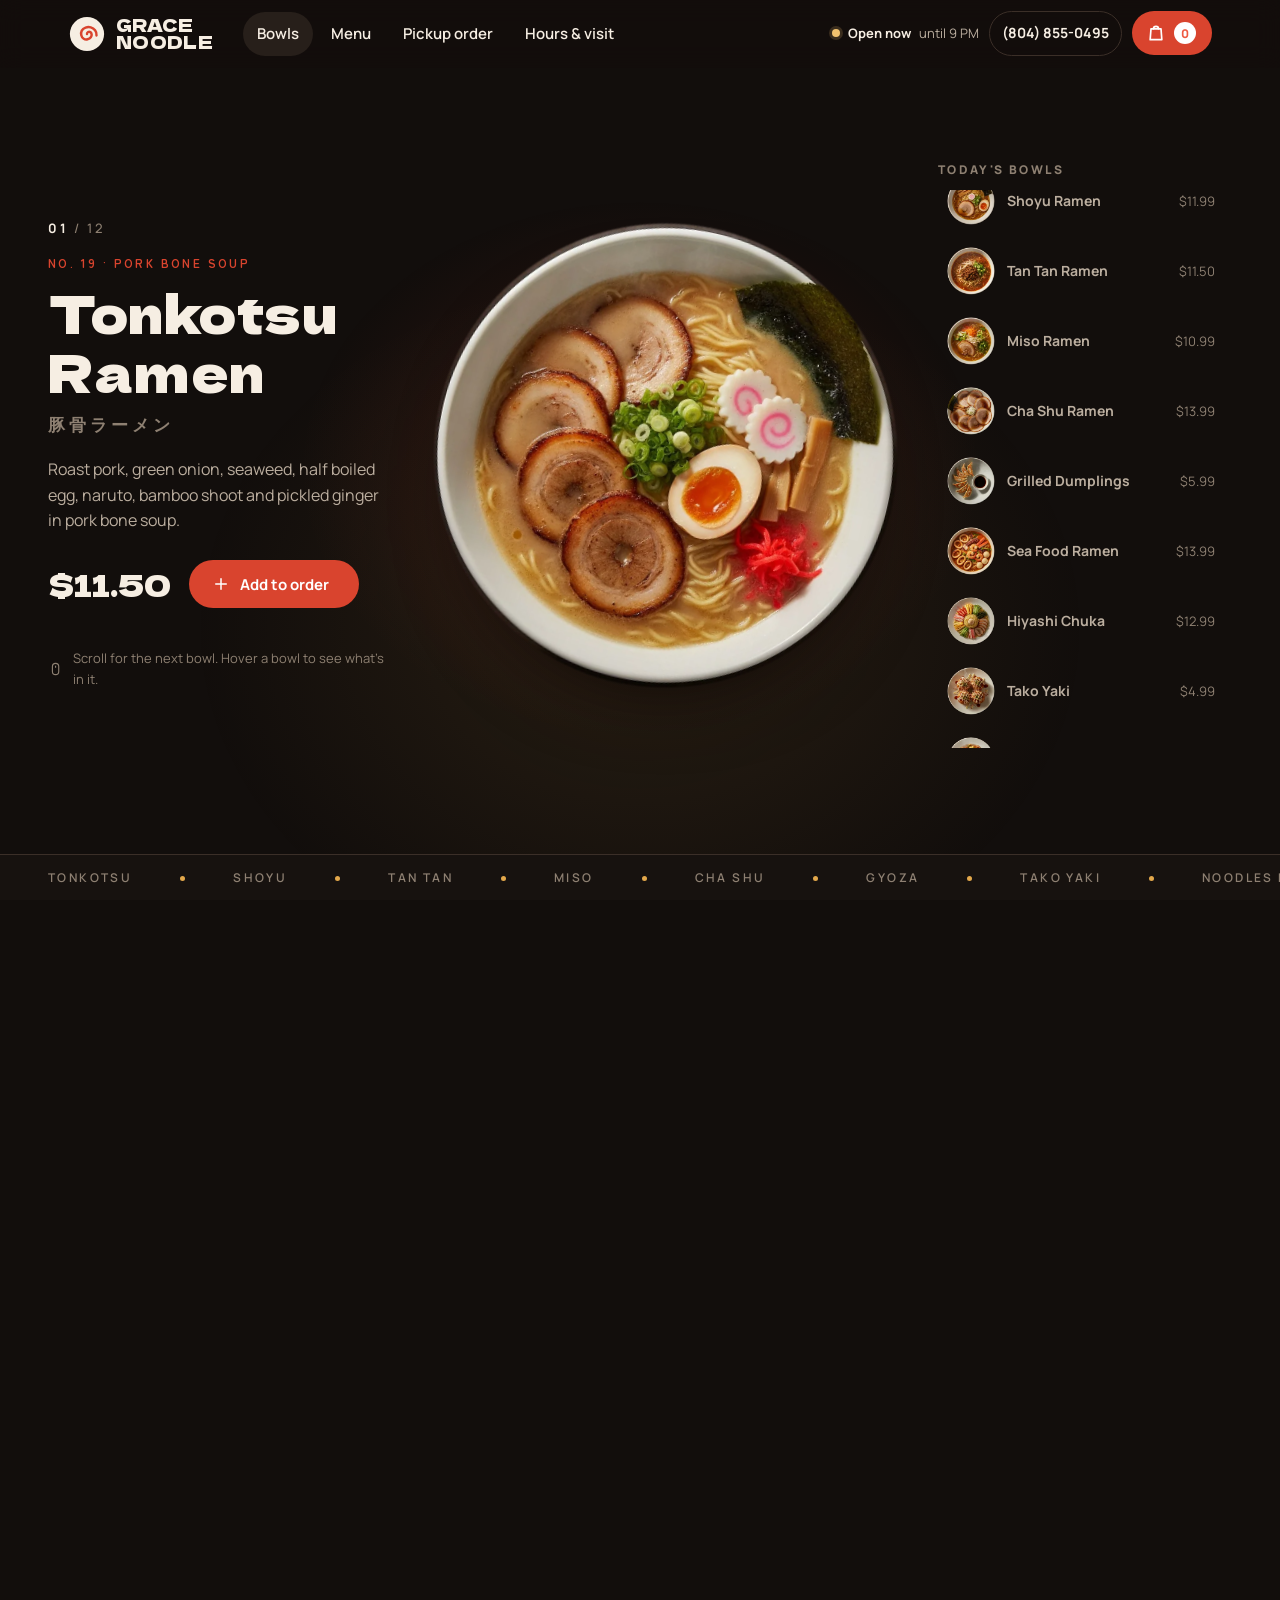
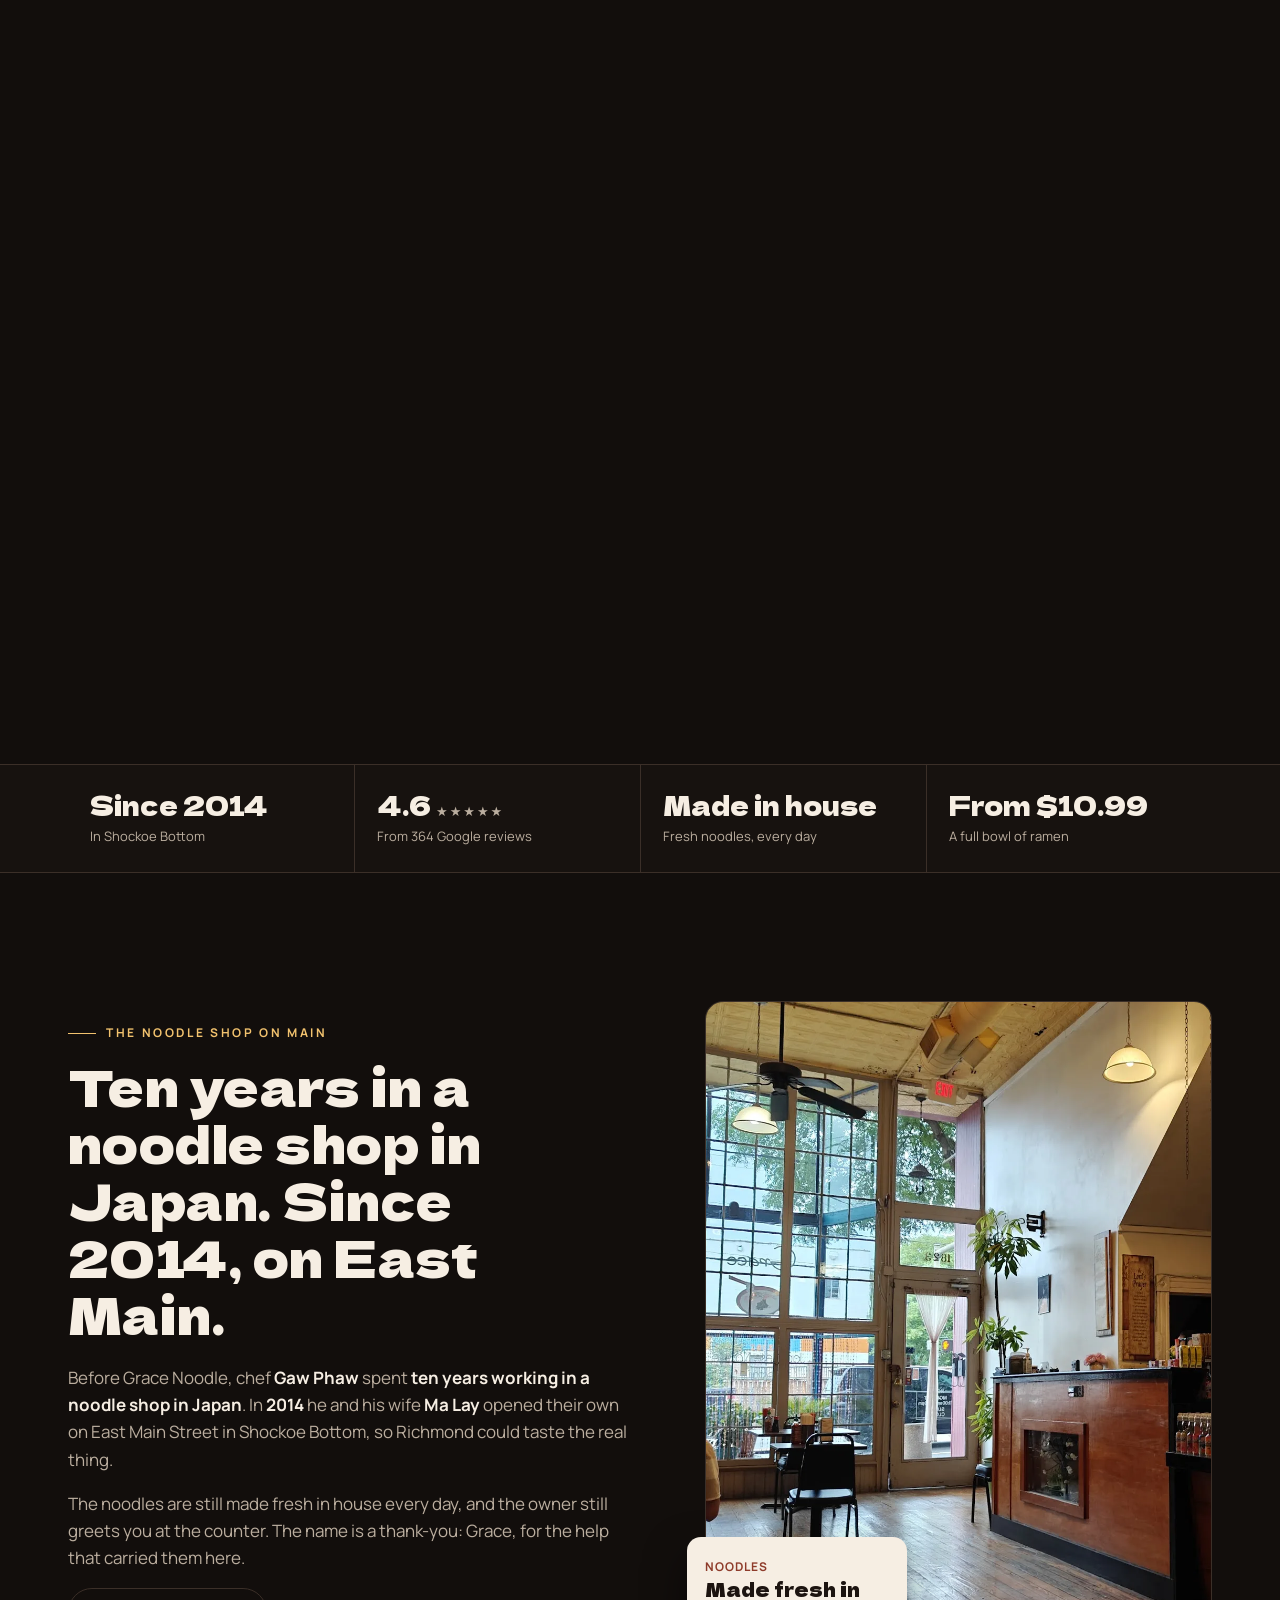
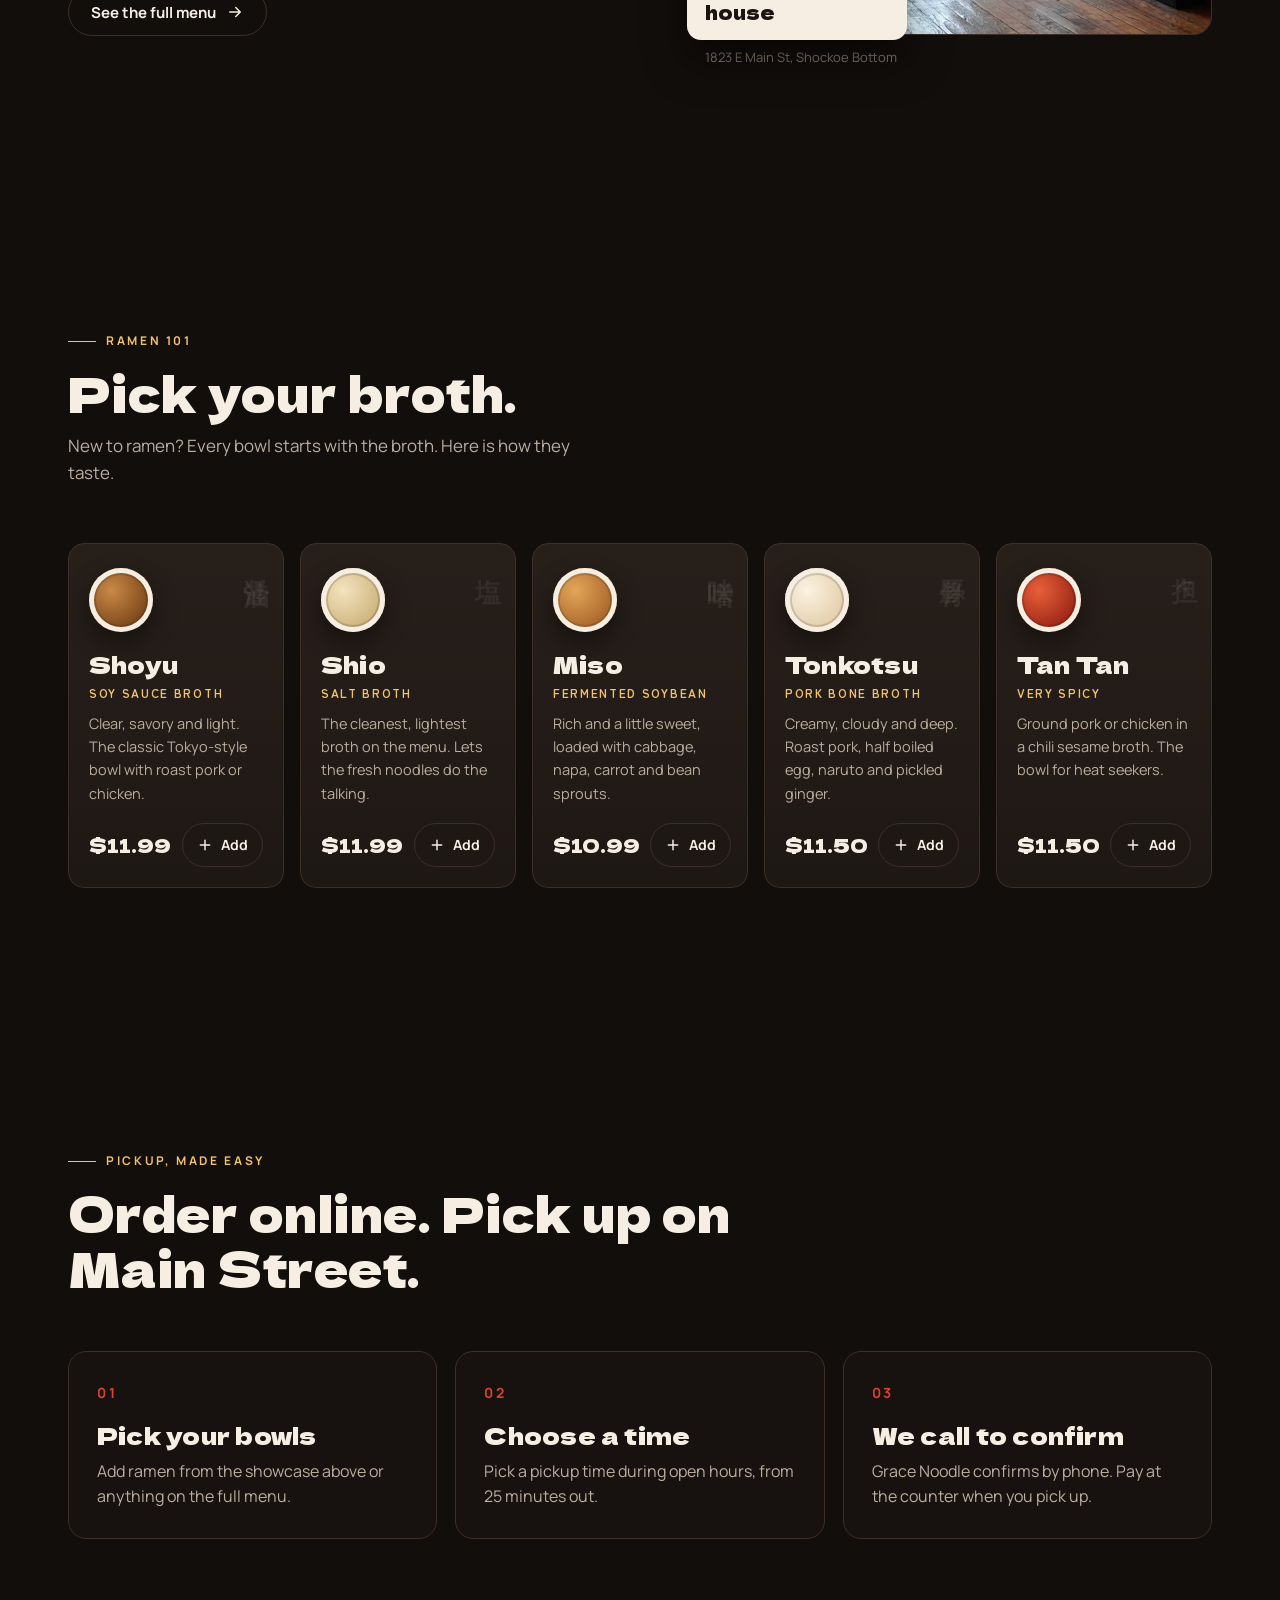
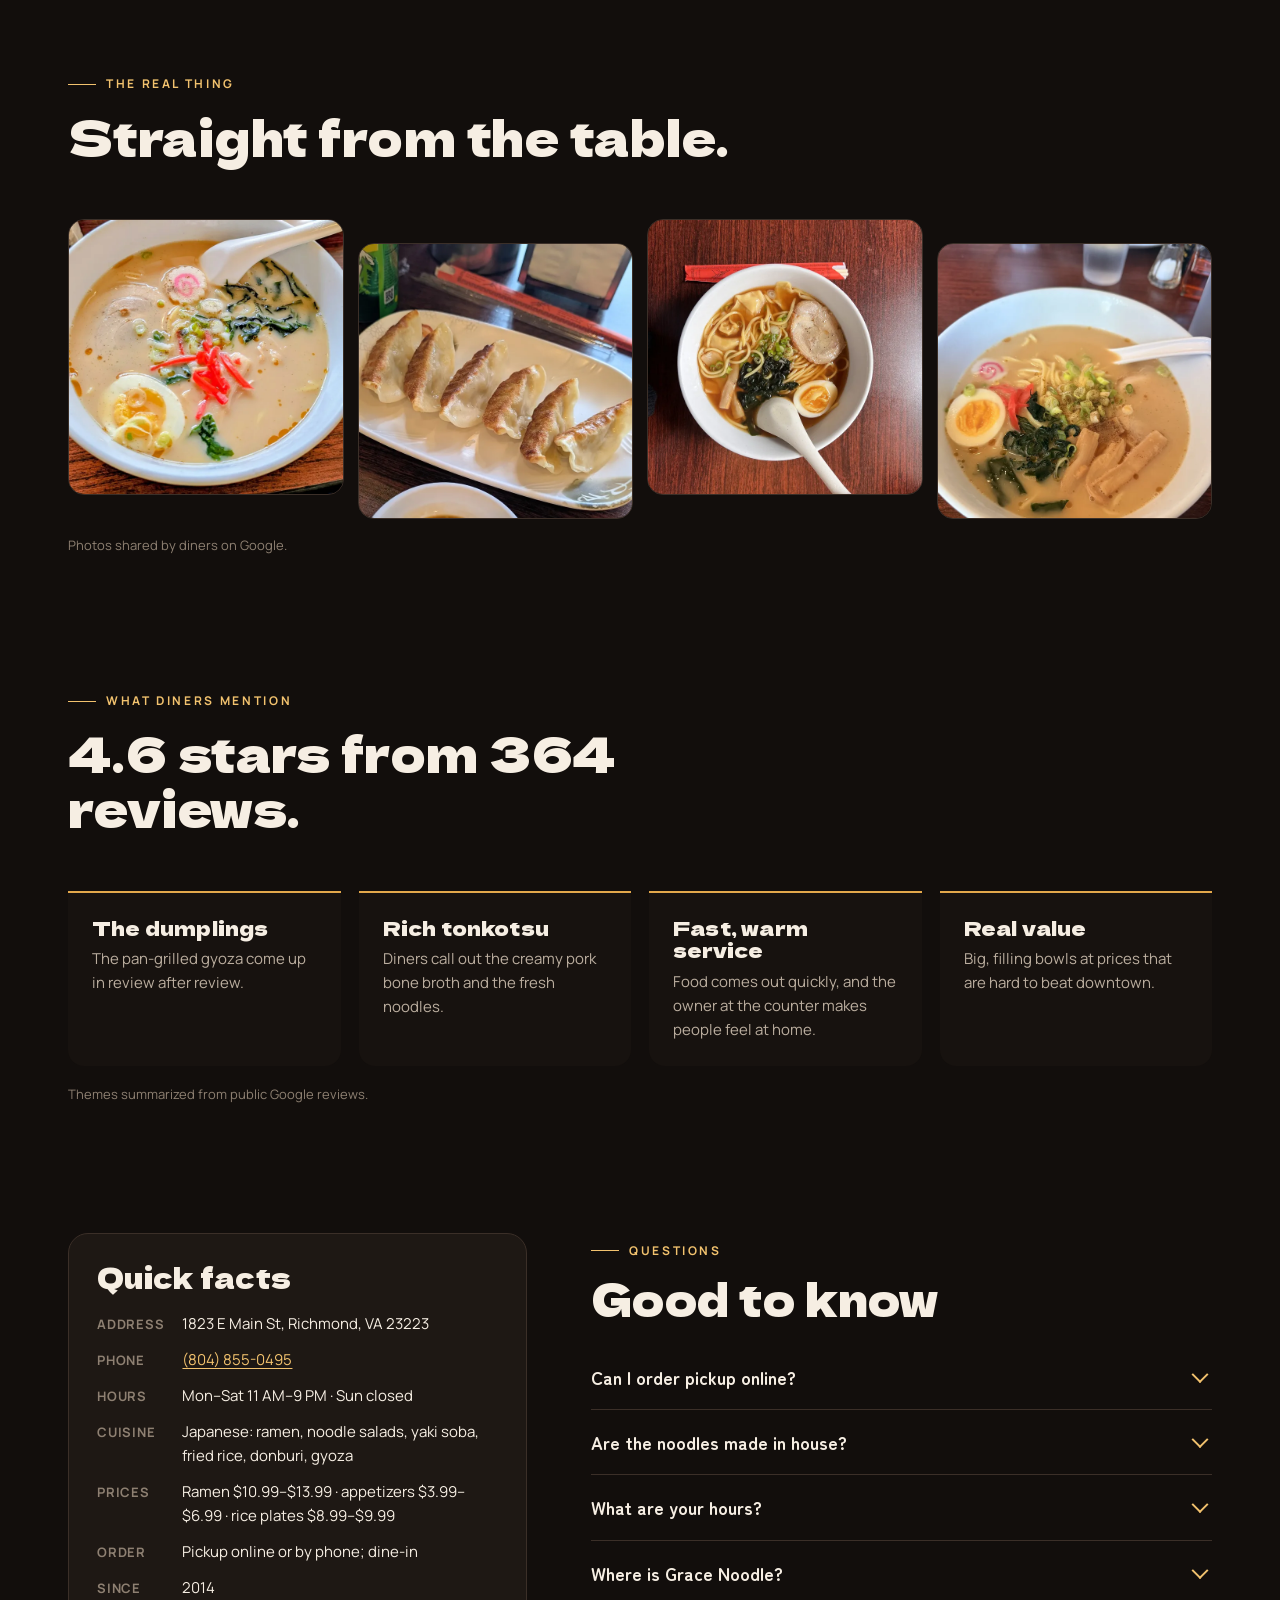
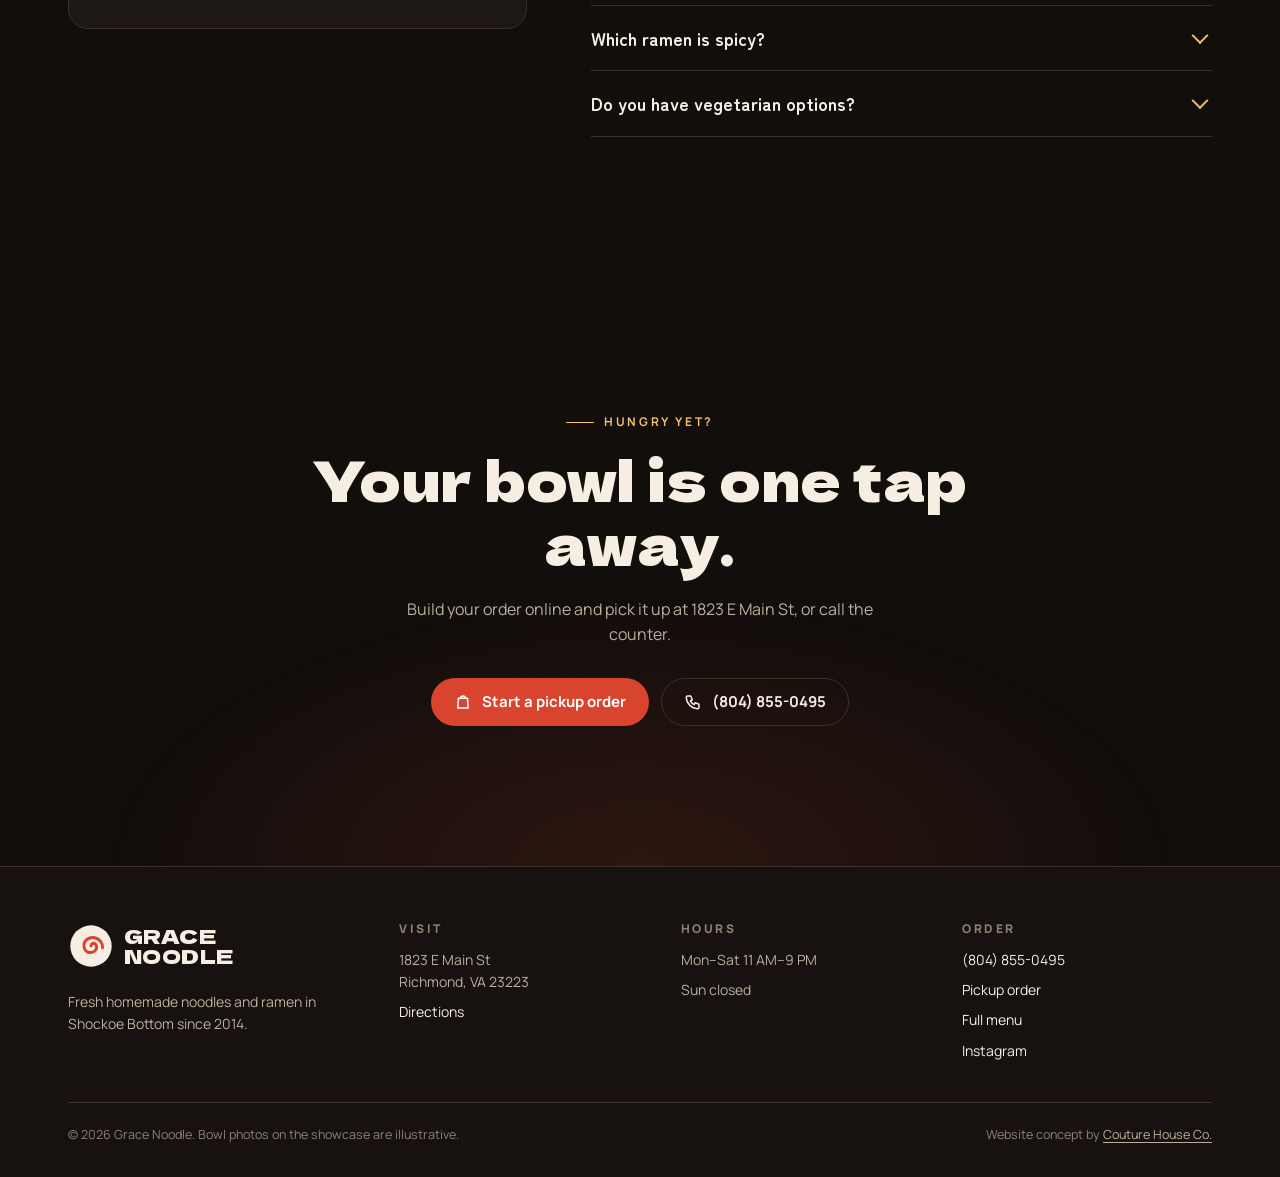
==== index.html @ 8a948ad1 "Initial commit: Grace Noodle spec site with menu, pickup ordering, and Netlify config." ====
<!doctype html>
<html lang="en">
<head>
<meta charset="utf-8">
<meta name="viewport" content="width=device-width, initial-scale=1, viewport-fit=cover">
<title>Grace Noodle | Homemade Ramen in Shockoe Bottom, Richmond VA</title>
<meta name="description" content="Fresh homemade noodles and ramen at 1823 E Main St in Shockoe Bottom since 2014. Tonkotsu, shoyu, miso, gyoza and more. Order pickup online.">
<link rel="canonical" href="https://grace-noodle.netlify.app/">
<meta name="theme-color" content="#120E0C">
<meta property="og:type" content="website">
<meta property="og:site_name" content="Grace Noodle">
<meta property="og:title" content="Grace Noodle | Homemade Ramen in Shockoe Bottom, Richmond VA">
<meta property="og:description" content="Fresh homemade noodles and ramen at 1823 E Main St in Shockoe Bottom since 2014. Tonkotsu, shoyu, miso, gyoza and more. Order pickup online.">
<meta property="og:url" content="https://grace-noodle.netlify.app/">
<meta property="og:image" content="https://grace-noodle.netlify.app/assets/img/grace-noodle-share.jpg">
<meta property="og:image:secure_url" content="https://grace-noodle.netlify.app/assets/img/grace-noodle-share.jpg">
<meta property="og:image:type" content="image/jpeg">
<meta property="og:image:width" content="1200">
<meta property="og:image:height" content="630">
<meta property="og:image:alt" content="Grace Noodle: fresh homemade ramen in Shockoe Bottom, Richmond. Order pickup online.">
<meta name="twitter:card" content="summary_large_image">
<meta name="twitter:title" content="Grace Noodle | Homemade Ramen in Shockoe Bottom, Richmond VA">
<meta name="twitter:description" content="Fresh homemade noodles and ramen at 1823 E Main St in Shockoe Bottom since 2014. Tonkotsu, shoyu, miso, gyoza and more. Order pickup online.">
<meta name="twitter:image" content="https://grace-noodle.netlify.app/assets/img/grace-noodle-share.jpg">
<meta name="twitter:image:alt" content="Grace Noodle: fresh homemade ramen in Shockoe Bottom, Richmond.">
<link rel="icon" href="favicon.svg" type="image/svg+xml">
<link rel="icon" href="favicon-32.png" sizes="32x32" type="image/png">
<link rel="apple-touch-icon" href="apple-touch-icon.png">
<link rel="manifest" href="site.webmanifest">
<link rel="preload" href="assets/fonts/dela-gothic-one-latin-400-normal.woff2" as="font" type="font/woff2" crossorigin>
<link rel="preload" as="image" href="assets/img/plates/tonkotsu-900.webp" imagesrcset="assets/img/plates/tonkotsu-480.webp 480w, assets/img/plates/tonkotsu-900.webp 900w" imagesizes="(max-width: 760px) 80vw, 620px" fetchpriority="high">
<link rel="stylesheet" href="assets/css/fonts.css?v=20261012a">
<link rel="stylesheet" href="assets/css/site.css?v=20261012a">
<script type="application/ld+json">{"@context": "https://schema.org", "@type": "Restaurant", "@id": "https://grace-noodle.netlify.app/#restaurant", "name": "Grace Noodle", "alternateName": "Grace Japanese Noodle and Restaurant", "url": "https://grace-noodle.netlify.app/", "telephone": "+1-804-855-0495", "image": ["https://grace-noodle.netlify.app/assets/img/grace-noodle-share.jpg", "https://grace-noodle.netlify.app/assets/img/grace-noodle-dining-room.webp"], "logo": "https://grace-noodle.netlify.app/assets/img/grace-noodle-logo.svg", "address": {"@type": "PostalAddress", "streetAddress": "1823 E Main St", "addressLocality": "Richmond", "addressRegion": "VA", "postalCode": "23223", "addressCountry": "US"}, "geo": {"@type": "GeoCoordinates", "latitude": 37.5323591, "longitude": -77.4269898}, "servesCuisine": ["Japanese", "Ramen"], "priceRange": "$", "openingHoursSpecification": [{"@type": "OpeningHoursSpecification", "dayOfWeek": ["Monday", "Tuesday", "Wednesday", "Thursday", "Friday", "Saturday"], "opens": "11:00", "closes": "21:00"}], "hasMenu": "https://grace-noodle.netlify.app/menu.html", "sameAs": ["https://www.instagram.com/gracenoodlerva/"], "areaServed": "Richmond, VA", "foundingDate": "2014", "description": "Locally owned ramen shop in Shockoe Bottom, Richmond, with noodles made fresh in house.", "aggregateRating": {"@type": "AggregateRating", "ratingValue": 4.6, "reviewCount": 364, "bestRating": 5}}</script>
<script type="application/ld+json">{"@context": "https://schema.org", "@type": "WebSite", "name": "Grace Noodle", "url": "https://grace-noodle.netlify.app/"}</script>
<script type="application/ld+json">{"@context": "https://schema.org", "@type": "FAQPage", "mainEntity": [{"@type": "Question", "name": "Can I order pickup online?", "acceptedAnswer": {"@type": "Answer", "text": "Yes. Add bowls from the showcase above or anything on the full menu, choose a pickup time and send the order. Grace Noodle calls you to confirm, and you pay at the counter when you pick up."}}, {"@type": "Question", "name": "Are the noodles made in house?", "acceptedAnswer": {"@type": "Answer", "text": "Yes. Grace Noodle has made its noodles fresh in house since it opened in Shockoe Bottom in 2014."}}, {"@type": "Question", "name": "What are your hours?", "acceptedAnswer": {"@type": "Answer", "text": "Monday to Saturday, 11 AM to 9 PM. Closed Sunday."}}, {"@type": "Question", "name": "Where is Grace Noodle?", "acceptedAnswer": {"@type": "Answer", "text": "At 1823 E Main St in Richmond, VA 23223, in Shockoe Bottom, a short walk from the 17th Street Market."}}, {"@type": "Question", "name": "Which ramen is spicy?", "acceptedAnswer": {"@type": "Answer", "text": "Tan Tan Ramen is the hottest bowl on the menu. Kimchi Ramen, Stamina Ramen and Spicy Shrimp Garlic Sauce Ramen also bring heat. Spicy dishes are marked with a chili on the menu."}}, {"@type": "Question", "name": "Do you have vegetarian options?", "acceptedAnswer": {"@type": "Answer", "text": "Yasai Ramen and Yasai Cha Han are made with vegetables, and the Turkey Bacon Roll can be ordered vegan. Ask the counter about broths when you order."}}]}</script>
</head>
<body class="page-home">
<a class="skip" href="#main">Skip to content</a>
<header class="site-header">
  <div class="wrap hdr">
    <a class="brand" href="index.html" aria-label="Grace Noodle, home"><span class="logo"><svg class="naruto" viewBox="0 0 40 40" aria-hidden="true"><circle cx="20" cy="20" r="18" fill="#F6EEE3"/><path d="M20 20c0-2 2-3 3.5-2s2 3.5.5 5.5-5 3-7.5 1.5-3.5-5.5-2-8.5 6-4.5 9.5-3.5 6.5 4.5 6 8.5" fill="none" stroke="#D9442E" stroke-width="2.6" stroke-linecap="round"/></svg><span class="wm">Grace<br>Noodle</span></span></a>
    <nav id="site-nav" class="site-nav" aria-label="Main">
      <a href="index.html#showcase" aria-current="page">Bowls</a>
      <a href="menu.html">Menu</a>
      <a href="order.html">Pickup order</a>
      <a href="visit.html">Hours &amp; visit</a>
    </nav>
    <div class="hdr-right">
      <span class="status" data-open-status></span>
      <a class="hdr-call" href="tel:+18048550495">(804) 855-0495</a>
      <button type="button" class="cart-btn" data-open-cart aria-label="Open your order"><svg viewBox="0 0 24 24" aria-hidden="true"><path d="M6 7h12l1 13H5L6 7z"/><path d="M9 7a3 3 0 0 1 6 0"/></svg><span class="lbl">Order</span><span class="count" data-cart-count hidden>0</span></button>
      <button type="button" class="nav-toggle" aria-expanded="false" aria-controls="site-nav" aria-label="Menu"><span></span></button>
    </div>
  </div>
</header>
<main id="main">

<section class="showcase" id="showcase" aria-labelledby="sc-h" tabindex="-1">
  <div class="sc-sticky">
    <div class="sc-glow" aria-hidden="true"></div>
    <div class="steam" aria-hidden="true"><i></i><i></i><i></i></div>
    <div class="sc-grid">
      <div class="sc-text">
        <h1 id="sc-h" class="sr-only">Grace Noodle, fresh homemade ramen in Shockoe Bottom, Richmond VA</h1>
        <p class="sc-count" aria-hidden="true"><b>01</b> / 12</p>
        <p class="sc-kicker">No. 19 · Pork bone soup</p>
        <h2 class="sc-title">Tonkotsu Ramen</h2>
        <span class="sc-jp" lang="ja">豚骨ラーメン</span>
        <p class="sc-line">Roast pork, green onion, seaweed, half boiled egg, naruto, bamboo shoot and pickled ginger in pork bone soup.</p>
        <ol class="sc-legend" aria-label="What is in this bowl"></ol>
        <div class="sc-buy">
          <span class="sc-price">$11.50</span>
          <button type="button" class="btn btn-lantern sc-add" data-add="N19"><svg viewBox="0 0 24 24" aria-hidden="true"><path d="M12 5v14M5 12h14"/></svg><span class="lab">Add to order</span></button>
        </div>
        <div class="sc-opts" hidden></div>
        <p class="sc-hint"><svg viewBox="0 0 24 24" aria-hidden="true"><rect x="7" y="3" width="10" height="18" rx="5"/><path d="M12 7v3"/></svg>Scroll for the next bowl. Hover a bowl to see what's in it.</p>
      </div>
      <div class="sc-stagewrap"><div class="sc-stage">
        <div class="plate a"><img class="spin" src="assets/img/plates/tonkotsu-900.webp" srcset="assets/img/plates/tonkotsu-480.webp 480w, assets/img/plates/tonkotsu-900.webp 900w" sizes="(max-width: 760px) 80vw, 620px" alt="Tonkotsu Ramen from Grace Noodle, seen from above (illustrative image)" width="900" height="900" fetchpriority="high" decoding="async"><div class="labels"></div></div>
        <div class="plate b" aria-hidden="true"><img class="spin" src="assets/img/plates/shoyu-900.webp" alt="" width="900" height="900" loading="lazy" decoding="async"><div class="labels"></div></div>
      </div></div>
      <div class="sc-side">
        <h2>Today's bowls</h2>
        <ul class="sc-rail"></ul>
      </div>
      <div class="sc-nav">
        <button type="button" class="sc-arrow sc-prev" aria-label="Previous bowl"><svg viewBox="0 0 24 24" aria-hidden="true"><path d="M15 6l-6 6 6 6"/></svg></button>
        <div class="sc-dots"></div><button type="button" class="sc-labels-btn" aria-pressed="false"><svg viewBox="0 0 24 24" aria-hidden="true"><path d="M2 12s3.5-7 10-7 10 7 10 7-3.5 7-10 7S2 12 2 12z"/><circle cx="12" cy="12" r="3"/></svg><span>Show ingredients</span></button>
        <button type="button" class="sc-arrow sc-next" aria-label="Next bowl"><svg viewBox="0 0 24 24" aria-hidden="true"><path d="M9 6l6 6-6 6"/></svg></button>
      </div>
    </div>
    <div class="sc-progress" aria-hidden="true"></div>
    <div class="ticker" aria-hidden="true"><div class="ticker-track"><span>Tonkotsu</span> <span>Shoyu</span> <span>Tan Tan</span> <span>Miso</span> <span>Cha Shu</span> <span>Gyoza</span> <span>Tako Yaki</span> <span>Noodles made in house</span> <span>Since 2014</span> <span>1823 E Main St</span> <span>Tonkotsu</span> <span>Shoyu</span> <span>Tan Tan</span> <span>Miso</span> <span>Cha Shu</span> <span>Gyoza</span> <span>Tako Yaki</span> <span>Noodles made in house</span> <span>Since 2014</span> <span>1823 E Main St</span></div></div>
  </div>
</section>

<section class="trust" aria-label="Grace Noodle at a glance">
  <div class="wrap">
    <ul>
      <li><b>Since 2014</b><span>In Shockoe Bottom</span></li>
      <li><b>4.6 <span class="stars" aria-hidden="true">&#9733;&#9733;&#9733;&#9733;&#9733;</span></b><span>From 364 Google reviews</span></li>
      <li><b>Made in house</b><span>Fresh noodles, every day</span></li>
      <li><b>From $10.99</b><span>A full bowl of ramen</span></li>
    </ul>
  </div>
</section>

<section class="sec" aria-labelledby="story-h">
  <div class="wrap story">
    <div class="story-copy reveal">
      <span class="eyebrow">The noodle shop on Main</span>
      <h2 id="story-h">Ten years in a noodle shop in Japan. Since 2014, on East Main.</h2>
      <p>Before Grace Noodle, chef <strong>Gaw Phaw</strong> spent <strong>ten years working in a noodle shop in Japan</strong>. In <strong>2014</strong> he and his wife <strong>Ma Lay</strong> opened their own on East Main Street in Shockoe Bottom, so Richmond could taste the real thing.</p>
      <p>The noodles are still made fresh in house every day, and the owner still greets you at the counter. The name is a thank-you: Grace, for the help that carried them here.</p>
      <p><a class="btn btn-ghost" href="menu.html">See the full menu <svg viewBox="0 0 24 24" aria-hidden="true"><path d="M5 12h14M13 6l6 6-6 6"/></svg></a></p>
    </div>
    <figure class="story-figure reveal">
      <div class="frame"><img src="assets/img/grace-noodle-dining-room-tall.webp" alt="Grace Noodle's dining room with tall front windows, wooden floors, a brick wall and the order counter" width="962" height="1203" loading="lazy" decoding="async"></div>
      <div class="badge-award"><span>Noodles</span><b>Made fresh in house</b></div>
      <figcaption>1823 E Main St, Shockoe Bottom</figcaption>
    </figure>
  </div>
</section>

<section class="sec broth" aria-labelledby="broth-h">
  <div class="wrap">
    <div class="sec-head reveal"><span class="eyebrow">Ramen 101</span><h2 id="broth-h">Pick your broth.</h2><p>New to ramen? Every bowl starts with the broth. Here is how they taste.</p></div>
    <ul class="broths">
      <li class="reveal"><span class="disc disc-shoyu" id="disc-N10" aria-hidden="true"></span><span class="bjp" lang="ja" aria-hidden="true">醤油</span><h3>Shoyu</h3><span class="bsub">Soy sauce broth</span><p>Clear, savory and light. The classic Tokyo-style bowl with roast pork or chicken.</p><div class="bbuy"><span>$11.99</span><button type="button" class="btn-add" data-add="N10" data-fly-from="#disc-N10" aria-label="Add Shoyu Ramen to order"><svg viewBox="0 0 24 24" aria-hidden="true"><path d="M12 5v14M5 12h14"/></svg><span class="lab">Add</span></button></div></li><li class="reveal"><span class="disc disc-shio" id="disc-N11" aria-hidden="true"></span><span class="bjp" lang="ja" aria-hidden="true">塩</span><h3>Shio</h3><span class="bsub">Salt broth</span><p>The cleanest, lightest broth on the menu. Lets the fresh noodles do the talking.</p><div class="bbuy"><span>$11.99</span><button type="button" class="btn-add" data-add="N11" data-fly-from="#disc-N11" aria-label="Add Shio Ramen to order"><svg viewBox="0 0 24 24" aria-hidden="true"><path d="M12 5v14M5 12h14"/></svg><span class="lab">Add</span></button></div></li><li class="reveal"><span class="disc disc-miso" id="disc-N12" aria-hidden="true"></span><span class="bjp" lang="ja" aria-hidden="true">味噌</span><h3>Miso</h3><span class="bsub">Fermented soybean</span><p>Rich and a little sweet, loaded with cabbage, napa, carrot and bean sprouts.</p><div class="bbuy"><span>$10.99</span><button type="button" class="btn-add" data-add="N12" data-fly-from="#disc-N12" aria-label="Add Miso Ramen to order"><svg viewBox="0 0 24 24" aria-hidden="true"><path d="M12 5v14M5 12h14"/></svg><span class="lab">Add</span></button></div></li><li class="reveal"><span class="disc disc-tonkotsu" id="disc-N19" aria-hidden="true"></span><span class="bjp" lang="ja" aria-hidden="true">豚骨</span><h3>Tonkotsu</h3><span class="bsub">Pork bone broth</span><p>Creamy, cloudy and deep. Roast pork, half boiled egg, naruto and pickled ginger.</p><div class="bbuy"><span>$11.50</span><button type="button" class="btn-add" data-add="N19" data-fly-from="#disc-N19" aria-label="Add Tonkotsu Ramen to order"><svg viewBox="0 0 24 24" aria-hidden="true"><path d="M12 5v14M5 12h14"/></svg><span class="lab">Add</span></button></div></li><li class="reveal"><span class="disc disc-tantan" id="disc-N16" aria-hidden="true"></span><span class="bjp" lang="ja" aria-hidden="true">担々</span><h3>Tan Tan</h3><span class="bsub">Very spicy</span><p>Ground pork or chicken in a chili sesame broth. The bowl for heat seekers.</p><div class="bbuy"><span>$11.50</span><button type="button" class="btn-add" data-add="N16" data-fly-from="#disc-N16" aria-label="Add Tan Tan Ramen to order"><svg viewBox="0 0 24 24" aria-hidden="true"><path d="M12 5v14M5 12h14"/></svg><span class="lab">Add</span></button></div></li>
    </ul>
  </div>
</section>

<section class="sec" aria-labelledby="how-h">
  <div class="wrap">
    <div class="sec-head reveal"><span class="eyebrow">Pickup, made easy</span><h2 id="how-h">Order online. Pick up on Main Street.</h2></div>
    <ol class="steps">
      <li class="reveal"><h3>Pick your bowls</h3><p>Add ramen from the showcase above or anything on the full menu.</p></li>
      <li class="reveal"><h3>Choose a time</h3><p>Pick a pickup time during open hours, from 25 minutes out.</p></li>
      <li class="reveal"><h3>We call to confirm</h3><p>Grace Noodle confirms by phone. Pay at the counter when you pick up.</p></li>
    </ol>
  </div>
</section>

<section class="sec photos" aria-labelledby="ph-h" style="padding-top:0">
  <div class="wrap">
    <div class="sec-head reveal"><span class="eyebrow">The real thing</span><h2 id="ph-h">Straight from the table.</h2></div>
    <ul class="pstrip">
      <li class="reveal"><img src="assets/img/diner-tonkotsu.webp" alt="A bowl of tonkotsu ramen with egg, naruto, seaweed and pickled ginger at Grace Noodle" width="700" height="700" loading="lazy" decoding="async"></li><li class="reveal"><img src="assets/img/diner-gyoza.webp" alt="Six pan-grilled dumplings with dipping sauce at Grace Noodle" width="700" height="700" loading="lazy" decoding="async"></li><li class="reveal"><img src="assets/img/diner-shoyu.webp" alt="A bowl of shoyu ramen with roast pork, seaweed and half boiled egg on a wooden table" width="700" height="700" loading="lazy" decoding="async"></li><li class="reveal"><img src="assets/img/diner-ramen.webp" alt="Ramen with menma, seaweed, egg and green onion at Grace Noodle" width="700" height="700" loading="lazy" decoding="async"></li>
    </ul>
    <p class="themes-note">Photos shared by diners on Google.</p>
  </div>
</section>

<section class="sec" aria-labelledby="say-h" style="padding-top:0">
  <div class="wrap">
    <div class="sec-head reveal"><span class="eyebrow">What diners mention</span><h2 id="say-h">4.6 stars from 364 reviews.</h2></div>
    <ul class="themes">
      <li class="reveal"><h3>The dumplings</h3><p>The pan-grilled gyoza come up in review after review.</p></li>
      <li class="reveal"><h3>Rich tonkotsu</h3><p>Diners call out the creamy pork bone broth and the fresh noodles.</p></li>
      <li class="reveal"><h3>Fast, warm service</h3><p>Food comes out quickly, and the owner at the counter makes people feel at home.</p></li>
      <li class="reveal"><h3>Real value</h3><p>Big, filling bowls at prices that are hard to beat downtown.</p></li>
    </ul>
    <p class="themes-note">Themes summarized from public Google reviews.</p>
  </div>
</section>

<section class="sec" aria-labelledby="faq-h" style="padding-top:0">
  <div class="wrap facts">
    <aside class="qf reveal" aria-labelledby="qf-h">
      <h2 id="qf-h">Quick facts</h2>
      <dl>
        <dt>Address</dt><dd>1823 E Main St, Richmond, VA 23223</dd>
        <dt>Phone</dt><dd><a href="tel:+18048550495">(804) 855-0495</a></dd>
        <dt>Hours</dt><dd>Mon–Sat 11 AM–9 PM · Sun closed</dd>
        <dt>Cuisine</dt><dd>Japanese: ramen, noodle salads, yaki soba, fried rice, donburi, gyoza</dd>
        <dt>Prices</dt><dd>Ramen $10.99–$13.99 · appetizers $3.99–$6.99 · rice plates $8.99–$9.99</dd>
        <dt>Order</dt><dd>Pickup online or by phone; dine-in</dd>
        <dt>Since</dt><dd>2014</dd>
      </dl>
    </aside>
    <div class="faq">
      <span class="eyebrow">Questions</span>
      <h2 id="faq-h">Good to know</h2>
      <details><summary>Can I order pickup online?</summary><p>Yes. Add bowls from the showcase above or anything on the full menu, choose a pickup time and send the order. Grace Noodle calls you to confirm, and you pay at the counter when you pick up.</p></details><details><summary>Are the noodles made in house?</summary><p>Yes. Grace Noodle has made its noodles fresh in house since it opened in Shockoe Bottom in 2014.</p></details><details><summary>What are your hours?</summary><p>Monday to Saturday, 11 AM to 9 PM. Closed Sunday.</p></details><details><summary>Where is Grace Noodle?</summary><p>At 1823 E Main St in Richmond, VA 23223, in Shockoe Bottom, a short walk from the 17th Street Market.</p></details><details><summary>Which ramen is spicy?</summary><p>Tan Tan Ramen is the hottest bowl on the menu. Kimchi Ramen, Stamina Ramen and Spicy Shrimp Garlic Sauce Ramen also bring heat. Spicy dishes are marked with a chili on the menu.</p></details><details><summary>Do you have vegetarian options?</summary><p>Yasai Ramen and Yasai Cha Han are made with vegetables, and the Turkey Bacon Roll can be ordered vegan. Ask the counter about broths when you order.</p></details>
    </div>
  </div>
</section>

<section class="cta-band" aria-labelledby="cta-h">
  <div class="wrap">
    <span class="eyebrow">Hungry yet?</span>
    <h2 id="cta-h">Your bowl is one tap away.</h2>
    <p>Build your order online and pick it up at 1823 E Main St, or call the counter.</p>
    <div class="acts"><a class="btn btn-lantern" href="menu.html"><svg viewBox="0 0 24 24" aria-hidden="true"><path d="M6 7h12l1 13H5L6 7z"/><path d="M9 7a3 3 0 0 1 6 0"/></svg>Start a pickup order</a><a class="btn btn-ghost" href="tel:+18048550495"><svg viewBox="0 0 24 24" aria-hidden="true"><path d="M5 4h4l2 5-2.5 1.5a11 11 0 0 0 5 5L15 13l5 2v4a2 2 0 0 1-2 2A16 16 0 0 1 3 6a2 2 0 0 1 2-2"/></svg>(804) 855-0495</a></div>
  </div>
</section>
</main>
<footer class="site-footer">
  <div class="wrap">
    <div class="ft">
      <div>
        <span class="logo"><svg class="naruto" viewBox="0 0 40 40" aria-hidden="true"><circle cx="20" cy="20" r="18" fill="#F6EEE3"/><path d="M20 20c0-2 2-3 3.5-2s2 3.5.5 5.5-5 3-7.5 1.5-3.5-5.5-2-8.5 6-4.5 9.5-3.5 6.5 4.5 6 8.5" fill="none" stroke="#D9442E" stroke-width="2.6" stroke-linecap="round"/></svg><span class="wm">Grace<br>Noodle</span></span>
        <p style="margin:16px 0 0;max-width:30ch">Fresh homemade noodles and ramen in Shockoe Bottom since 2014.</p>
      </div>
      <div>
        <h2>Visit</h2>
        <ul><li>1823 E Main St<br>Richmond, VA 23223</li><li><a href="https://www.google.com/maps/dir/?api=1&destination=Grace+Noodle+1823+E+Main+St+Richmond+VA+23223" rel="noopener">Directions</a></li></ul>
      </div>
      <div>
        <h2>Hours</h2>
        <ul><li>Mon–Sat 11 AM–9 PM</li><li>Sun closed</li></ul>
      </div>
      <div>
        <h2>Order</h2>
        <ul><li><a href="tel:+18048550495">(804) 855-0495</a></li><li><a href="order.html">Pickup order</a></li><li><a href="menu.html">Full menu</a></li><li><a href="https://www.instagram.com/gracenoodlerva/" rel="noopener">Instagram</a></li></ul>
      </div>
    </div>
    <div class="ft-bottom">
      <span>&copy; <span data-year>2026</span> Grace Noodle. Bowl photos on the showcase are illustrative.</span>
      <span>Website concept by <a href="https://couturehouse.co" rel="noopener">Couture House Co.</a></span>
    </div>
  </div>
</footer>
<nav class="mbar" aria-label="Quick actions">
  <a href="tel:+18048550495"><svg viewBox="0 0 24 24" aria-hidden="true"><path d="M5 4h4l2 5-2.5 1.5a11 11 0 0 0 5 5L15 13l5 2v4a2 2 0 0 1-2 2A16 16 0 0 1 3 6a2 2 0 0 1 2-2"/></svg>Call</a>
  <a href="https://www.google.com/maps/dir/?api=1&destination=Grace+Noodle+1823+E+Main+St+Richmond+VA+23223" rel="noopener"><svg viewBox="0 0 24 24" aria-hidden="true"><path d="M12 21s-7-6.2-7-11a7 7 0 0 1 14 0c0 4.8-7 11-7 11z"/><circle cx="12" cy="10" r="2.5"/></svg>Directions</a>
  <button type="button" class="go cart-btn" data-open-cart aria-label="Open your order"><svg viewBox="0 0 24 24" aria-hidden="true"><path d="M6 7h12l1 13H5L6 7z"/><path d="M9 7a3 3 0 0 1 6 0"/></svg>Order <span class="count" data-cart-count hidden>0</span></button>
</nav>
<div class="cart" id="cart" hidden>
  <div class="cart-scrim" data-close-cart></div>
  <aside class="cart-panel" role="dialog" aria-modal="true" aria-labelledby="cart-title">
    <div class="cart-head"><h2 id="cart-title">Your order</h2><button type="button" class="cart-close" data-close-cart aria-label="Close your order"><svg viewBox="0 0 24 24" aria-hidden="true"><path d="M6 6l12 12M18 6L6 18"/></svg></button></div>
    <div id="cart-lines"></div>
    <div class="cart-foot">
      <div class="cart-total"><span>Subtotal</span><b data-cart-subtotal>$0.00</b></div>
      <small>Pickup only. Grace Noodle calls to confirm your order and prices. Tax is added and you pay at the counter.</small>
      <a class="btn btn-lantern" id="cart-checkout" href="order.html">Choose a pickup time <svg viewBox="0 0 24 24" aria-hidden="true"><path d="M5 12h14M13 6l6 6-6 6"/></svg></a>
    </div>
  </aside>
</div>
<p id="sr-live" class="sr-only" aria-live="polite"></p>
<script src="assets/js/menu-data.js?v=20261012a" defer></script>
<script src="assets/js/site.js?v=20261012a" defer></script>
</body>
</html>
---- assets/css/fonts.css ----
@font-face{font-family:'Dela Gothic One';src:url('../fonts/dela-gothic-one-latin-400-normal.woff2') format('woff2');font-weight:400;font-style:normal;font-display:swap}
@font-face{font-family:'Zen Maru Gothic';src:url('../fonts/zen-maru-gothic-latin-500-normal.woff2') format('woff2');font-weight:500;font-style:normal;font-display:swap}
@font-face{font-family:'Zen Maru Gothic';src:url('../fonts/zen-maru-gothic-latin-700-normal.woff2') format('woff2');font-weight:700;font-style:normal;font-display:swap}
@font-face{font-family:'Manrope';src:url('../fonts/manrope-latin-wght-normal.woff2') format('woff2');font-weight:200 800;font-style:normal;font-display:swap}
---- assets/css/site.css ----
/* Grace Noodle — "Steam & Brick": a warm dark noodle-shop stage, brick red, broth gold and chili red, with rising steam. */
:root{
  --ink:#120E0C; --ink-2:#17120F; --panel:#1E1814; --panel-2:#271F1A; --line:#3B2F28;
  --rice:#F6EEE3; --muted:#BBAE9F; --dim:#8E8072;
  --jade:#E3A84B; --jade-hi:#F2C26E; --lantern:#D9442E; --lantern-hi:#EE5A42; --ember:#C9452F;
  --brick:#8E3B2A;
  --serif:'Dela Gothic One','Arial Black',Impact,system-ui,sans-serif;
  --round:'Zen Maru Gothic','Manrope',system-ui,sans-serif;
  --sans:'Manrope',system-ui,-apple-system,'Segoe UI',Roboto,Arial,sans-serif;
  --jpf:'Hiragino Sans','Hiragino Kaku Gothic ProN','Yu Gothic','Noto Sans JP','Meiryo',sans-serif;
  --r:16px; --hdr:68px;
  --pad:clamp(18px,4vw,48px);
  color-scheme:dark;
}
*,*::before,*::after{box-sizing:border-box}
html{-webkit-text-size-adjust:100%;scrollbar-color:var(--jade) var(--ink);scrollbar-width:thin}
::-webkit-scrollbar{width:12px;height:12px}
::-webkit-scrollbar-track{background:var(--ink)}
::-webkit-scrollbar-thumb{background:var(--jade);border-radius:999px;border:3px solid var(--ink)}
::-webkit-scrollbar-thumb:hover{background:var(--lantern)}
body{margin:0;background:var(--ink);color:var(--rice);font:400 16px/1.6 var(--sans);-webkit-font-smoothing:antialiased;text-rendering:optimizeLegibility}
img{max-width:100%;height:auto;display:block}
a{color:var(--jade-hi);text-underline-offset:3px}
a:hover{color:var(--lantern-hi)}
button{font:inherit;color:inherit}
:focus-visible{outline:2px solid var(--lantern);outline-offset:3px;border-radius:6px}
.skip{position:absolute;left:12px;top:-60px;z-index:200;background:var(--lantern);color:var(--ink);padding:10px 16px;border-radius:8px;font-weight:700;text-decoration:none}
.skip:focus{top:12px}
.sr-only{position:absolute!important;width:1px;height:1px;padding:0;margin:-1px;overflow:hidden;clip:rect(0,0,0,0);white-space:nowrap;border:0}
.wrap{max-width:1240px;margin:0 auto;padding:0 var(--pad)}
h1,h2,h3{font-family:var(--serif);font-weight:400;line-height:1.14;letter-spacing:.01em;margin:0}
.eyebrow{font:700 12px/1 var(--sans);letter-spacing:.22em;text-transform:uppercase;color:var(--jade-hi);display:inline-flex;align-items:center;gap:10px}
.eyebrow::before{content:"";width:28px;height:1px;background:currentColor}
.jp{font-family:var(--jpf);color:var(--dim);letter-spacing:.12em}

/* buttons */
.btn{display:inline-flex;align-items:center;justify-content:center;gap:10px;min-height:48px;padding:0 22px;border-radius:999px;font:700 15px/1 var(--sans);text-decoration:none;border:1px solid transparent;cursor:pointer;transition:transform .2s,background-color .2s,color .2s,border-color .2s}
.btn svg{width:18px;height:18px;stroke:currentColor;fill:none;stroke-width:2;stroke-linecap:round;stroke-linejoin:round}
.btn-lantern{background:var(--lantern);color:#FFFFFF}
.btn-lantern:hover{background:var(--lantern-hi);color:#FFFFFF;transform:translateY(-1px)}
.btn-ghost{border-color:var(--line);color:var(--rice);background:transparent}
.btn-ghost:hover{border-color:var(--jade);color:var(--rice)}
.btn[aria-disabled="true"]{opacity:.45;pointer-events:none}

/* header */
.site-header{position:sticky;top:0;z-index:60;height:var(--hdr);background:rgba(18,14,12,.78);-webkit-backdrop-filter:saturate(140%) blur(12px);backdrop-filter:saturate(140%) blur(12px);border-bottom:1px solid transparent;transition:border-color .3s}
.site-header.scrolled{border-bottom-color:var(--line)}
.hdr{height:100%;display:flex;align-items:center;gap:22px}
.brand{display:flex;align-items:center;gap:12px;text-decoration:none;color:var(--rice);flex:none}
.brand img{width:118px;height:auto}
.site-nav{display:flex;gap:4px;margin-left:8px}
.site-nav a{color:var(--rice);text-decoration:none;font-weight:600;font-size:15px;padding:10px 14px;border-radius:999px}
.site-nav a:hover,.site-nav a[aria-current="page"]{background:var(--panel-2);color:var(--rice)}
.hdr-right{margin-left:auto;display:flex;align-items:center;gap:10px}
.status{display:inline-flex;align-items:center;gap:8px;font-size:13px;color:var(--muted);white-space:nowrap}
.status .dot{width:8px;height:8px;border-radius:50%;background:var(--ember);box-shadow:0 0 0 3px rgba(217,87,59,.18)}
.status.is-open .dot{background:var(--jade-hi);box-shadow:0 0 0 3px rgba(242,194,110,.18)}
.status span:nth-child(2){color:var(--rice);font-weight:700}
.status .sub{color:var(--muted)}
.hdr-call{color:var(--rice);text-decoration:none;font-weight:700;font-size:14px;padding:10px 12px;border-radius:999px;border:1px solid var(--line);white-space:nowrap}
.hdr-call:hover{border-color:var(--jade);color:var(--rice)}
.cart-btn{position:relative;display:inline-flex;align-items:center;gap:8px;min-height:44px;padding:0 16px 0 14px;border-radius:999px;background:var(--lantern);color:#FFFFFF;border:0;font-weight:800;font-size:14px;cursor:pointer}
.cart-btn:hover{background:var(--lantern-hi)}
.cart-btn svg{width:20px;height:20px;stroke:currentColor;fill:none;stroke-width:2;stroke-linecap:round;stroke-linejoin:round}
.cart-btn .count{min-width:22px;height:22px;border-radius:11px;background:#FFFFFF;color:var(--lantern-hi);font-size:12px;display:inline-grid;place-items:center;padding:0 6px}
.nav-toggle{display:none;width:44px;height:44px;border-radius:12px;border:1px solid var(--line);background:transparent;cursor:pointer;place-items:center}
.nav-toggle span{display:block;width:18px;height:2px;background:var(--rice);position:relative;transition:transform .25s}
.nav-toggle span::before,.nav-toggle span::after{content:"";position:absolute;left:0;width:18px;height:2px;background:var(--rice);transition:transform .25s,top .25s}
.nav-toggle span::before{top:-6px}.nav-toggle span::after{top:6px}
.nav-toggle[aria-expanded="true"] span{background:transparent}
.nav-toggle[aria-expanded="true"] span::before{top:0;transform:rotate(45deg)}
.nav-toggle[aria-expanded="true"] span::after{top:0;transform:rotate(-45deg)}

/* ===== showcase ===== */
.showcase{position:relative;background:var(--ink);margin-top:calc(-1 * var(--hdr))}
.showcase:focus{outline:none}
.js .showcase{height:calc(var(--steps,12) * 58vh + 100vh)}
.sc-sticky{position:sticky;top:0;height:100vh;height:100svh;overflow:hidden;display:flex;flex-direction:column}
.sc-glow{position:absolute;inset:0;pointer-events:none;background:
  radial-gradient(38vmax 30vmax at 50% 52%,rgba(217,68,46,.16),transparent 70%),
  radial-gradient(50vmax 40vmax at 50% 70%,rgba(227,168,75,.10),transparent 70%)}
.js .sc-glow{animation:breathe 7s ease-in-out infinite}
@keyframes breathe{0%,100%{opacity:.75}50%{opacity:1}}
.sc-grid{position:relative;flex:1;display:grid;grid-template-columns:minmax(260px,1fr) minmax(0,1.35fr) minmax(220px,.85fr);gap:clamp(16px,3vw,40px);align-items:center;padding:calc(var(--hdr) + 8px) var(--pad) 18px;max-width:1440px;width:100%;margin:0 auto}
.sc-text{max-width:420px}
.sc-count{font:500 13px/1 var(--sans);letter-spacing:.2em;color:var(--dim);margin:0 0 22px}
.sc-count b{color:var(--rice)}
.sc-kicker{font:800 12px/1 var(--sans);letter-spacing:.2em;text-transform:uppercase;color:var(--lantern);margin:0 0 14px}
.sc-title{font-size:clamp(34px,4vw,58px);margin:0;text-wrap:balance}
.sc-jp{display:block;font-family:var(--jpf);font-size:17px;font-weight:700;letter-spacing:.24em;color:var(--dim);margin:12px 0 18px}
.sc-line{color:var(--muted);margin:0 0 26px;font-size:16px;max-width:36ch}
.sc-buy{display:flex;align-items:center;gap:18px;flex-wrap:wrap}
.sc-price{font:400 30px/1 var(--serif);color:var(--rice)}
.sc-add .lab{min-width:96px;text-align:left}
.sc-add.added{background:var(--jade-hi)}
.sc-opts,.mopts{display:flex;gap:8px;margin:14px 0 0;flex-wrap:wrap}
.sc-opts label,.mopts label{cursor:pointer}
.sc-opts input,.mopts input{position:absolute;opacity:0;pointer-events:none}
.sc-opts span,.mopts span{display:inline-block;padding:7px 14px;border-radius:999px;border:1px solid var(--line);font-size:13px;font-weight:700;color:var(--muted)}
.sc-opts input:checked+span,.mopts input:checked+span{border-color:var(--jade);color:var(--rice);background:rgba(227,168,75,.16)}
.sc-opts input:focus-visible+span,.mopts input:focus-visible+span{outline:2px solid var(--lantern);outline-offset:2px}
.sc-legend{display:none}
.sc-hint{margin:26px 0 0;font-size:13px;color:var(--dim);display:flex;align-items:center;gap:10px}
.sc-hint svg{width:16px;height:16px;stroke:currentColor;fill:none;stroke-width:1.8}

.sc-stage{position:relative;aspect-ratio:1/1;width:min(100%,62vh,620px);justify-self:center;align-self:center;min-height:0}
.sc-stage::before{content:"";position:absolute;inset:6%;border-radius:50%;box-shadow:0 40px 80px -20px rgba(0,0,0,.85),0 0 0 1px rgba(255,255,255,.03);pointer-events:none}
.plate{position:absolute;inset:0;will-change:transform,opacity}
.plate[aria-hidden]{pointer-events:none}
.sc-text,.sc-side,.sc-nav{position:relative;z-index:2}
.plate .spin{position:absolute;inset:0;width:100%;height:100%;max-width:none;object-fit:contain;border-radius:50%;will-change:transform;user-select:none;-webkit-user-drag:none}
.labels{position:absolute;inset:0;pointer-events:none}
.lbl{position:absolute;left:var(--x);top:var(--y);transform:translate(-50%,-50%);opacity:0;transition:opacity .35s var(--d,0ms)}
.lbl i{display:block;width:14px;height:14px;border-radius:50%;background:var(--rice);box-shadow:0 0 0 4px rgba(242,237,227,.25),0 2px 10px rgba(0,0,0,.6)}
.lbl b{position:absolute;top:50%;white-space:nowrap;font:700 13px/1.2 var(--sans);color:#1C1410;background:var(--rice);padding:8px 12px;border-radius:999px;box-shadow:0 8px 24px rgba(0,0,0,.45);transform:translateY(-50%) translateX(var(--tx,0));transition:transform .45s cubic-bezier(.2,.7,.2,1) var(--d,0ms)}
.lbl.l b{right:calc(100% + 12px);--tx:8px}
.lbl.r b{left:calc(100% + 12px);--tx:-8px}
.show-labels .plate:not([aria-hidden]) .lbl{opacity:1}
.show-labels .plate:not([aria-hidden]) .lbl b{--tx:0px}
.sc-labels-btn{display:none;align-items:center;gap:8px;white-space:nowrap;min-height:44px;padding:0 18px;border-radius:999px;background:rgba(30,24,20,.9);border:1px solid var(--line);color:var(--rice);font-size:14px;font-weight:700;cursor:pointer}
.sc-labels-btn[aria-pressed="true"]{border-color:var(--jade);background:rgba(227,168,75,.18)}
.sc-stagewrap{display:contents}
.sc-labels-btn svg{width:16px;height:16px;stroke:currentColor;fill:none;stroke-width:2}

.sc-side{align-self:center;min-width:0}
.sc-side h2{font:800 12px/1 var(--sans);letter-spacing:.2em;text-transform:uppercase;color:var(--dim);margin:0 0 14px}
.sc-rail{list-style:none;margin:0;padding:0;display:flex;flex-direction:column;gap:4px;max-height:min(62vh,600px);overflow:auto;padding-right:4px;scrollbar-width:thin}
.sc-pick{width:100%;display:grid;grid-template-columns:48px 1fr auto;gap:12px;align-items:center;padding:8px 12px 8px 8px;border-radius:12px;border:1px solid transparent;background:transparent;cursor:pointer;text-align:left;color:var(--muted);transition:background-color .25s,border-color .25s,color .25s}
.sc-pick img{width:48px;height:48px;border-radius:50%}
.sc-pick .nm{font-weight:700;font-size:14px;line-height:1.25}
.sc-pick .pr{font-size:13px;color:var(--dim)}
.sc-pick:hover{background:var(--panel);color:var(--rice)}
.sc-pick.on{background:var(--panel-2);border-color:var(--line);color:var(--rice)}
.sc-pick.on .pr{color:var(--lantern)}
.sc-nav{display:none;gap:10px;align-items:center;justify-content:center}
.sc-arrow{width:44px;height:44px;border-radius:50%;border:1px solid var(--line);background:var(--panel);display:grid;place-items:center;cursor:pointer}
.sc-arrow svg{width:18px;height:18px;stroke:var(--rice);fill:none;stroke-width:2;stroke-linecap:round}
.sc-dots{display:flex;gap:6px}
.sc-dots button{width:8px;height:8px;border-radius:50%;border:0;padding:0;background:var(--line);cursor:pointer}
.sc-dots button.on{background:var(--lantern);width:20px;border-radius:4px}
.sc-progress{position:absolute;left:0;bottom:46px;height:2px;width:100%;background:transparent}
.sc-progress::after{content:"";position:absolute;left:0;top:0;height:100%;width:100%;background:linear-gradient(90deg,var(--jade),var(--lantern));transform-origin:0 50%;transform:scaleX(var(--p,0))}
.ticker{position:relative;flex:none;height:46px;border-top:1px solid var(--line);overflow:hidden;display:flex;align-items:center;background:var(--ink-2)}
.ticker-track{display:flex;gap:48px;white-space:nowrap;padding-left:48px;font:600 12px/1 var(--sans);letter-spacing:.2em;text-transform:uppercase;color:var(--dim);will-change:transform}
.js .ticker-track{animation:tick 48s linear infinite}
.ticker-track span{display:inline-flex;align-items:center;gap:48px}
.ticker-track span::after{content:"";width:5px;height:5px;border-radius:50%;background:var(--jade)}
@keyframes tick{to{transform:translateX(-50%)}}
.fly{position:fixed;z-index:120;border-radius:50%;pointer-events:none;box-shadow:0 16px 40px rgba(0,0,0,.6)}

/* ===== sections ===== */
section{position:relative}
.sec{padding:clamp(72px,10vw,128px) 0}
.sec-head{max-width:720px;margin:0 0 clamp(32px,5vw,56px)}
.sec-head h2{font-size:clamp(28px,3.8vw,48px);margin:16px 0 0}
.sec-head p{color:var(--muted);font-size:17px;margin:18px 0 0;max-width:60ch}
.reveal{opacity:1}
.js .reveal{opacity:0;transform:translateY(28px);transition:opacity .8s cubic-bezier(.2,.7,.2,1),transform .8s cubic-bezier(.2,.7,.2,1)}
.js .reveal.in{opacity:1;transform:none}

.trust{border-top:1px solid var(--line);border-bottom:1px solid var(--line);background:var(--ink-2)}
.trust ul{list-style:none;margin:0;padding:0;display:grid;grid-template-columns:repeat(4,1fr)}
.trust li{padding:26px 22px;border-left:1px solid var(--line);display:flex;flex-direction:column;gap:6px}
.trust li:first-child{border-left:0}
.trust b{font:400 26px/1.1 var(--serif);color:var(--rice)}
.trust span{font-size:13px;color:var(--muted)}
.stars{color:var(--lantern);letter-spacing:2px;font-size:14px}

.story{display:grid;grid-template-columns:1.05fr .95fr;gap:clamp(28px,6vw,88px);align-items:center}
.story-copy h2{font-size:clamp(30px,3.9vw,50px);margin:16px 0 22px}
.story-copy p{color:var(--muted);font-size:17px;max-width:56ch}
.story-copy p strong{color:var(--rice);font-weight:700}
.story-figure{position:relative;margin:0}
.story-figure .frame{position:relative;aspect-ratio:4/5;min-height:0;border-radius:18px;overflow:hidden;border:1px solid var(--line)}
.story-figure .frame img{position:absolute;inset:0;width:100%;height:100%;max-width:none;object-fit:cover}
.story-figure figcaption{margin-top:12px;font-size:13px;color:var(--dim)}
.badge-award{position:absolute;left:-18px;bottom:28px;background:var(--rice);color:#1C1410;border-radius:14px;padding:16px 18px;max-width:220px;box-shadow:0 20px 40px rgba(0,0,0,.5)}
.badge-award b{display:block;font:400 19px/1.2 var(--serif)}
.badge-award span{font-size:12px;font-weight:700;letter-spacing:.08em;text-transform:uppercase;color:#8E3B2A}

.lunch{background:linear-gradient(180deg,var(--ink) 0,var(--ink-2) 100%)}
.lunch-card{border:1px solid var(--line);border-radius:22px;background:var(--panel);padding:clamp(24px,4vw,48px);display:grid;grid-template-columns:.75fr 1.25fr;gap:clamp(24px,4vw,56px)}
.lunch-card h2{font-size:clamp(32px,4vw,52px);margin:14px 0 16px}
.lunch-card .lead{color:var(--muted)}
.lunch-time svg{width:18px;height:18px;stroke:currentColor;fill:none;stroke-width:2;stroke-linecap:round;flex:none}
.lunch-time{display:inline-flex;gap:10px;align-items:center;margin:8px 0 24px;padding:10px 16px;border-radius:999px;background:rgba(227,168,75,.14);color:var(--jade-hi);font-weight:700;font-size:14px}
.llist{list-style:none;margin:0;padding:0;display:grid;grid-template-columns:1fr 1fr;gap:0 28px}
.llist li{display:flex;align-items:baseline;gap:10px;padding:12px 0;line-height:1.35;border-bottom:1px solid var(--line);font-size:15px}
.llist li .n{flex:1;min-width:0}
.llist li .p{font-weight:700;color:var(--rice)}
.llist li .c{font-size:12px;color:var(--dim);font-weight:700;width:30px}

.steps{list-style:none;margin:0;padding:0;display:grid;grid-template-columns:repeat(3,1fr);gap:18px;counter-reset:s}
.steps li{position:relative;padding:28px;border:1px solid var(--line);border-radius:18px;background:var(--ink-2);counter-increment:s}
.steps li::before{content:"0" counter(s);font:700 14px/1 var(--sans);letter-spacing:.2em;color:var(--lantern)}
.steps h3{font-size:24px;margin:16px 0 10px}
.steps p{margin:0;color:var(--muted)}

.themes{display:grid;grid-template-columns:repeat(4,1fr);gap:18px;list-style:none;margin:0;padding:0}
.themes li{padding:24px;border-top:2px solid var(--jade);background:var(--ink-2);border-radius:0 0 16px 16px}
.themes h3{font-size:20px;margin:0 0 8px}
.themes p{margin:0;color:var(--muted);font-size:15px}
.themes-note{margin:18px 0 0;font-size:13px;color:var(--dim)}

.facts{display:grid;grid-template-columns:.85fr 1.15fr;gap:clamp(28px,5vw,72px)}
.qf{border:1px solid var(--line);border-radius:20px;padding:28px;background:var(--panel);align-self:start}
.qf h2{font-size:28px;margin:0 0 18px}
.qf dl{margin:0;display:grid;grid-template-columns:auto 1fr;gap:12px 18px;font-size:15px}
.qf dt{color:var(--dim);font-weight:700;font-size:13px;letter-spacing:.06em;text-transform:uppercase;padding-top:2px}
.qf dd{margin:0;color:var(--rice)}
.faq h2{font-size:clamp(30px,3.6vw,44px);margin:14px 0 22px}
.faq details{border-bottom:1px solid var(--line)}
.faq summary{list-style:none;cursor:pointer;padding:20px 40px 20px 0;font:700 18px/1.35 var(--round);position:relative}
.faq summary::-webkit-details-marker{display:none}
.faq summary::after{content:"";position:absolute;right:6px;top:50%;width:12px;height:12px;border-right:2px solid var(--jade-hi);border-bottom:2px solid var(--jade-hi);transform:translateY(-70%) rotate(45deg);transition:transform .25s}
.faq details[open] summary::after{transform:translateY(-30%) rotate(-135deg)}
.faq details p{margin:0 0 20px;color:var(--muted);max-width:62ch}

.visit{display:grid;grid-template-columns:1fr 1fr;gap:clamp(28px,5vw,72px);align-items:start}
.hours{width:100%;border-collapse:collapse;font-size:15px}
.hours th,.hours td{text-align:left;padding:12px 0;border-bottom:1px solid var(--line);font-weight:500}
.hours th{color:var(--muted);font-weight:700;width:38%}
.hours tr.is-today th,.hours tr.is-today td{color:var(--lantern-hi)}
.hours tr.is-today th::after{content:" · today";font-weight:600;font-size:12px}
.visit-photo{position:relative;aspect-ratio:1/1;min-height:0;border-radius:20px;overflow:hidden;border:1px solid var(--line)}
.visit-photo img{position:absolute;inset:0;width:100%;height:100%;max-width:none;object-fit:cover}
.addr{font:400 24px/1.3 var(--serif);margin:0 0 6px}
.visit-actions{display:flex;gap:12px;flex-wrap:wrap;margin:22px 0 30px}

.cta-band{text-align:center;padding:clamp(80px,11vw,140px) 0;background:radial-gradient(60vmax 30vmax at 50% 100%,rgba(217,68,46,.14),transparent 70%)}
.cta-band h2{font-size:clamp(32px,4.4vw,58px);margin:16px auto 22px;max-width:16ch}
.cta-band p{color:var(--muted);margin:0 auto 30px;max-width:52ch}
.cta-band .acts{display:flex;gap:12px;justify-content:center;flex-wrap:wrap}

/* footer */
.site-footer{border-top:1px solid var(--line);padding:56px 0 calc(32px + env(safe-area-inset-bottom));background:var(--ink-2);font-size:14px;color:var(--muted)}
.ft{display:grid;grid-template-columns:1.2fr 1fr 1fr 1fr;gap:32px}
.ft img{width:130px}
.ft h2{font:800 12px/1 var(--sans);letter-spacing:.2em;text-transform:uppercase;color:var(--dim);margin:0 0 14px}
.ft ul{list-style:none;margin:0;padding:0;display:grid;gap:8px}
.ft a{color:var(--rice);text-decoration:none}
.ft a:hover{color:var(--lantern-hi)}
.ft-bottom{margin-top:40px;padding-top:22px;border-top:1px solid var(--line);display:flex;justify-content:space-between;gap:16px;flex-wrap:wrap;font-size:12.5px;color:var(--dim)}
.ft-bottom a{color:var(--muted)}

/* mobile action bar */
.mbar{display:none}

/* cart drawer */
.cart{position:fixed;inset:0;z-index:100}
.cart-scrim{position:absolute;inset:0;background:rgba(0,0,0,.55);opacity:0;transition:opacity .3s}
.cart-panel{position:absolute;right:0;top:0;bottom:0;width:min(440px,100%);background:var(--panel);border-left:1px solid var(--line);display:flex;flex-direction:column;transform:translateX(100%);transition:transform .32s cubic-bezier(.2,.7,.2,1)}
.cart.open .cart-scrim{opacity:1}
.cart.open .cart-panel{transform:none}
.cart-head{display:flex;align-items:center;justify-content:space-between;padding:20px 22px;border-bottom:1px solid var(--line)}
.cart-head h2{font-size:24px}
.cart-close{width:44px;height:44px;border-radius:50%;border:1px solid var(--line);background:transparent;cursor:pointer;display:grid;place-items:center}
.cart-close svg{width:18px;height:18px;stroke:var(--rice);stroke-width:2}
#cart-lines{flex:1;overflow:auto;padding:12px 22px}
.cart-empty{color:var(--muted);padding:20px 0}
.cart-line{display:grid;grid-template-columns:56px 1fr auto;gap:14px;align-items:center;padding:14px 0;border-bottom:1px solid var(--line)}
.cart-line img{width:56px;height:56px;border-radius:50%}
.cart-mark{width:56px;height:56px;border-radius:50%;display:grid;place-items:center;background:var(--panel-2);border:1px solid var(--line);font-size:12px;font-weight:800;color:var(--jade-hi)}
.cl-name{margin:0;font-weight:700;font-size:14.5px;line-height:1.3}
.cl-name span{color:var(--muted);font-weight:600}
.cl-price{margin:4px 0 0;font-size:13px;color:var(--muted)}
.qty{display:flex;align-items:center;gap:4px;border:1px solid var(--line);border-radius:999px;padding:2px}
.qty button{width:34px;height:34px;border-radius:50%;border:0;background:transparent;cursor:pointer;font-size:18px;line-height:1}
.qty button:hover{background:var(--panel-2)}
.qty span{min-width:20px;text-align:center;font-weight:700;font-size:14px}
.cart-foot{padding:18px 22px calc(18px + env(safe-area-inset-bottom));border-top:1px solid var(--line);display:grid;gap:12px}
.cart-total{display:flex;justify-content:space-between;font-weight:700}
.cart-total b{font:400 22px/1 var(--serif)}
.cart-foot small{color:var(--dim);font-size:12.5px}
.cart-foot .btn{width:100%}

/* ===== menu page ===== */
.page-hero{padding:calc(var(--hdr) * .2 + 56px) 0 28px}
.page-hero h1{font-size:clamp(42px,6vw,84px);margin:16px 0 14px}
.page-hero p{color:var(--muted);max-width:60ch;font-size:17px;margin:0}
.mnav{position:sticky;top:var(--hdr);z-index:40;background:rgba(18,14,12,.9);-webkit-backdrop-filter:blur(10px);backdrop-filter:blur(10px);border-bottom:1px solid var(--line)}
.mnav ul{list-style:none;margin:0 auto;padding:10px var(--pad);display:flex;gap:6px;overflow-x:auto;max-width:1240px;scrollbar-width:thin}
.mnav a{display:inline-block;white-space:nowrap;padding:9px 14px;border-radius:999px;color:var(--muted);text-decoration:none;font-weight:700;font-size:14px;border:1px solid transparent}
.mnav a:hover{color:var(--rice)}
.mnav a.on{color:var(--rice);border-color:var(--line);background:var(--panel-2)}
.menu-wrap{display:grid;grid-template-columns:1fr 300px;gap:48px;padding-top:40px;padding-bottom:80px}
.mcat{scroll-margin-top:calc(var(--hdr) + 70px);padding:12px 0 36px}
.mcat-head{display:flex;flex-wrap:wrap;align-items:baseline;gap:6px 16px;border-bottom:1px solid var(--line);padding-bottom:14px;margin-bottom:6px}
.mcat-head h2{font-size:clamp(28px,3.4vw,40px)}
.mcat-head .jp{font-size:16px}
.mcat-note{flex-basis:100%;margin:2px 0 0;color:var(--muted);font-size:14.5px}
.mlist{list-style:none;margin:0;padding:0}
.mitem{display:grid;grid-template-columns:1fr auto;gap:18px;align-items:center;padding:16px 0;border-bottom:1px solid var(--line)}
.mitem.has-img{grid-template-columns:64px 1fr auto}
.mthumb{width:64px;height:64px;border-radius:50%}
.mtxt h3{font:700 17px/1.35 var(--sans)}
.mtxt h3 .code{color:var(--dim);font-size:12.5px;letter-spacing:.06em;margin-right:4px}
.mtxt p{margin:4px 0 0;color:var(--muted);font-size:14.5px}
.raw{color:var(--lantern);text-decoration:none;font-weight:800;cursor:help}
.mbuy{display:flex;align-items:center;gap:14px}
.mprice{font:400 19px/1 var(--serif);min-width:62px;text-align:right}
.btn-add{display:inline-flex;align-items:center;gap:8px;min-height:44px;padding:0 16px;border-radius:999px;border:1px solid var(--line);background:var(--panel);cursor:pointer;font-weight:700;font-size:14px;color:var(--rice);transition:background-color .2s,border-color .2s,color .2s}
.btn-add svg{width:16px;height:16px;stroke:currentColor;fill:none;stroke-width:2.2;stroke-linecap:round}
.btn-add:hover{border-color:var(--lantern);color:var(--lantern-hi)}
.btn-add.added{background:var(--jade);border-color:var(--jade);color:#1C1208}
.menu-aside{position:sticky;top:calc(var(--hdr) + 80px);align-self:start;display:grid;gap:16px}
.aside-card{border:1px solid var(--line);border-radius:18px;padding:22px;background:var(--panel)}
.aside-card h2{font-size:22px;margin:0 0 10px}
.aside-card p{margin:0 0 12px;color:var(--muted);font-size:14.5px}
.aside-card .btn{width:100%}
.advisory{font-size:13px;color:var(--dim);margin-top:28px;max-width:70ch}
.illus-note{font-size:12.5px;color:var(--dim);margin:10px 0 0}

/* ===== order page ===== */
.order-grid{display:grid;grid-template-columns:1.05fr .95fr;gap:clamp(28px,5vw,64px);padding-bottom:90px;align-items:start}
.panel{border:1px solid var(--line);border-radius:20px;background:var(--panel);padding:clamp(22px,3vw,34px)}
.panel h2{font-size:26px;margin:0 0 18px}
.osum{list-style:none;margin:0;padding:0}
.osum li{display:grid;grid-template-columns:42px 1fr auto;gap:10px;padding:12px 0;border-bottom:1px solid var(--line);font-size:15px}
.osum .q{color:var(--dim);font-weight:700}
.osum .p{font-weight:700}
.osub{display:flex;justify-content:space-between;margin:18px 0 6px;font-weight:700}
.osub b{font:400 24px/1 var(--serif)}
.otax,.oraw{font-size:13px;color:var(--dim);margin:6px 0 0}
.field{display:grid;gap:8px;margin:0 0 18px}
.field label{font-weight:700;font-size:14px}
.field label small{color:var(--dim);font-weight:600}
.field input,.field select,.field textarea{width:100%;min-height:48px;padding:12px 14px;border-radius:12px;border:1px solid var(--line);background:var(--ink-2);color:var(--rice);font:500 16px/1.4 var(--sans)}
.field textarea{min-height:96px;resize:vertical}
.field input:focus,.field select:focus,.field textarea:focus{outline:none;border-color:var(--jade);box-shadow:0 0 0 3px rgba(227,168,75,.25)}
.field [aria-invalid="true"]{border-color:var(--ember)}
.field .hint{font-size:13px;color:var(--dim)}
.two{display:grid;grid-template-columns:1fr 1fr;gap:14px}
.form-error{color:#FF9B85;font-weight:700;min-height:1.4em;margin:0 0 12px}
#order-form.is-empty .needs-items{opacity:.5;pointer-events:none}
.hp{position:absolute;left:-9999px}
.assure{display:grid;gap:12px;margin:22px 0 0;padding:0;list-style:none}
.assure li{display:flex;gap:12px;color:var(--muted);font-size:14.5px}
.assure svg{flex:none;width:20px;height:20px;stroke:var(--jade-hi);fill:none;stroke-width:2;stroke-linecap:round;stroke-linejoin:round;margin-top:2px}
.received{max-width:640px;margin:0 auto;text-align:center;padding:calc(var(--hdr) + 40px) var(--pad) 100px}
.received .ok{width:72px;height:72px;border-radius:50%;margin:0 auto 22px;display:grid;place-items:center;background:rgba(227,168,75,.16)}
.received .ok svg{width:34px;height:34px;stroke:var(--jade-hi);fill:none;stroke-width:2.4}
.received h1{font-size:clamp(36px,5vw,56px);margin:0 0 16px}
.received p{color:var(--muted)}
#received-detail{margin:24px auto;padding:18px;border:1px solid var(--line);border-radius:16px;background:var(--panel);max-width:420px}
#received-detail p{margin:6px 0;color:var(--rice)}

/* ===== responsive ===== */
@media (max-width:1100px){
  .sc-grid{grid-template-columns:1fr 1.2fr}
  .sc-side{display:none}
  .sc-nav{display:flex;grid-column:1/-1}
  .sc-grid{align-content:center;row-gap:28px}
  .sc-stage{width:min(100%,58vh,560px)}
  .hdr-call{display:none}
}
@media (max-width:900px){
  :root{--hdr:62px}
  .site-nav{position:fixed;left:0;right:0;top:var(--hdr);flex-direction:column;gap:0;margin:0;padding:10px var(--pad) 22px;background:rgba(18,14,12,.97);border-bottom:1px solid var(--line);transform:translateY(-8px);opacity:0;visibility:hidden;transition:opacity .25s,transform .25s,visibility .25s}
  .site-nav a{padding:16px 6px;border-radius:0;border-bottom:1px solid var(--line);font-size:18px;font-family:var(--round);font-weight:700}
  .site-nav a:hover,.site-nav a[aria-current="page"]{background:transparent;color:var(--lantern-hi)}
  .nav-open .site-nav{opacity:1;transform:none;visibility:visible}
  .nav-toggle{display:grid}
  .hdr{gap:12px}
  .brand img{width:96px}
  .status{display:none}
  .cart-btn .lbl{display:none}
  .cart-btn{padding:0 12px}
  .trust ul{grid-template-columns:1fr 1fr}
  .trust li:nth-child(3){border-left:0}
  .trust li:nth-child(n+3){border-top:1px solid var(--line)}
  .story,.lunch-card,.facts,.visit,.order-grid{grid-template-columns:1fr}
  .story-figure{max-width:520px}
  .badge-award{left:12px}
  .steps,.themes{grid-template-columns:1fr 1fr}
  .ft{grid-template-columns:1fr 1fr}
  .menu-wrap{grid-template-columns:1fr}
  .menu-aside{position:static}
  .mbar{display:grid;grid-template-columns:1fr 1fr 1.2fr;gap:8px;position:fixed;left:0;right:0;bottom:0;z-index:55;padding:10px 12px calc(10px + env(safe-area-inset-bottom));background:rgba(18,14,12,.94);-webkit-backdrop-filter:blur(10px);backdrop-filter:blur(10px);border-top:1px solid var(--line)}
  .mbar a,.mbar button{display:flex;align-items:center;justify-content:center;gap:8px;min-height:46px;border-radius:12px;border:1px solid var(--line);background:var(--panel);color:var(--rice);text-decoration:none;font-weight:700;font-size:14px;cursor:pointer}
  .mbar svg{width:18px;height:18px;stroke:currentColor;fill:none;stroke-width:2;stroke-linecap:round;stroke-linejoin:round}
  .mbar .go{background:var(--lantern);border-color:var(--lantern);color:#FFFFFF}
  .mbar .go .count{min-width:20px;height:20px;border-radius:10px;background:#FFFFFF;color:var(--lantern-hi);font-size:11px;display:inline-grid;place-items:center;padding:0 5px}
  body{padding-bottom:76px}
  .sc-sticky{height:calc(100svh - 70px - env(safe-area-inset-bottom))}
  .site-footer{padding-bottom:calc(96px + env(safe-area-inset-bottom))}
}
@media (max-width:760px){
  .js .showcase{height:calc(var(--steps,12) * 52vh + 100vh)}
  .sc-grid{display:flex;flex-direction:column;justify-content:flex-start;gap:8px;min-height:0;padding:calc(var(--hdr) + 8px) var(--pad) 8px;text-align:center}
  .sc-text{max-width:none;display:flex;flex-direction:column;align-items:center}
  .sc-count{margin:0 0 8px}
  .sc-kicker{margin:0 0 8px}
  .sc-title{font-size:clamp(26px,7.6vw,36px)}
  .sc-jp{font-size:14px;margin:6px 0 8px}
  .sc-line{font-size:14.5px;margin:0 0 6px;max-width:34ch;display:-webkit-box;-webkit-line-clamp:2;-webkit-box-orient:vertical;overflow:hidden}
  .sc-hint{display:none}
  .sc-stagewrap{display:grid;place-items:center;flex:1 1 0;min-height:150px;width:100%;container-type:size}
  .sc-stage{width:min(78vw,38vh,420px)}
  @supports (width:1cqh){.sc-stage{width:min(100cqw,100cqh,440px)}}
  .sc-labels-btn{display:inline-flex}
  .sc-dots{display:none}
  .sc-nav{flex:none;margin:2px 0 0;gap:12px}
  .sc-buy{justify-content:center;gap:14px;margin-top:4px}
  .sc-buy .btn{min-height:46px}
  .sc-price{font-size:24px}
  .sc-opts{justify-content:center;margin:8px 0 0}
  .lbl i{width:22px;height:22px;display:grid;place-items:center;font:800 11px/1 var(--sans);color:#1C1410}
  .lbl i::before{content:attr(data-n)}
  .lbl b{display:none}
  .labels-on .sc-line{display:none}
  .labels-on .sc-legend{display:grid;grid-template-columns:repeat(2,max-content);column-gap:18px;justify-content:center;gap:6px 18px;list-style:none;margin:0 0 12px;padding:0;text-align:left;min-height:3em}
  .sc-legend li{display:flex;gap:10px;align-items:center;font-size:14px;color:var(--rice)}
  .sc-legend span{flex:none;width:20px;height:20px;border-radius:50%;background:var(--rice);color:#1C1410;display:grid;place-items:center;font:800 11px/1 var(--sans)}
  .sc-sticky{height:calc(100svh - 70px - env(safe-area-inset-bottom))}
  .sc-nav{margin-top:6px}
  .ticker{height:40px}
  .sc-progress{bottom:40px}
  .llist{grid-template-columns:1fr}
  .two{grid-template-columns:1fr}
  .mitem,.mitem.has-img{grid-template-columns:1fr auto;gap:12px}
  .mitem .mthumb{display:none}
  .mbuy{gap:10px}
  .mprice{min-width:0;font-size:17px}
  .btn-add .lab{display:none}
  .btn-add{width:44px;padding:0;justify-content:center}
}
@media (max-width:520px){
  .steps,.themes{grid-template-columns:1fr}
  .ft{grid-template-columns:1fr}
  .trust li{padding:20px 16px}
  .trust b{font-size:22px}
  .badge-award{position:relative;left:0;bottom:0;margin-top:-40px;margin-left:12px}
}
@media (max-height:720px) and (max-width:760px){
  .sc-count,.sc-jp{display:none}
  .sc-kicker{margin:0 0 4px}
  .sc-title{font-size:clamp(24px,7vw,30px)}
  .labels-on .sc-legend{gap:3px;margin:2px 0 4px}
  .sc-legend li{font-size:13px}
}
@media (max-height:600px) and (max-width:760px){
  .sc-line,.sc-kicker{display:none}
  .sc-title{font-size:23px}
  .sc-grid{gap:6px}
  .sc-buy{margin-top:0}
  .sc-buy .btn{min-height:42px}
  .sc-price{font-size:21px}
  .sc-legend li{font-size:12.5px}
  .sc-stagewrap{min-height:120px}
}
@media (hover:none){
  .sc-labels-btn{display:inline-flex}
  .sc-hint{display:none}
  .sc-nav{display:flex;grid-column:1/-1}
}
@media (prefers-reduced-motion:reduce){
  *,*::before,*::after{animation:none!important;transition:none!important;scroll-behavior:auto!important}
  .js .reveal{opacity:1;transform:none}
}

/* Stable scrolling on phones */
html { overflow-x: hidden; touch-action: pan-y pinch-zoom; }
body { overflow-x: visible !important; }

/* ================= Grace Noodle additions ================= */
body{background:radial-gradient(1200px 600px at 80% -10%,rgba(142,59,42,.18),transparent 60%),var(--ink)}
.logo{display:inline-flex;align-items:center;gap:10px;color:var(--rice);text-decoration:none}
.logo .naruto{width:38px;height:38px;flex:none;transition:transform .8s cubic-bezier(.2,.7,.2,1)}
.brand:hover .naruto{transform:rotate(-200deg)}
.logo .wm{font:400 17px/.98 var(--serif);letter-spacing:.02em;text-transform:uppercase}
.ft .logo .naruto{width:46px;height:46px}.ft .logo .wm{font-size:20px}
.eyebrow{color:var(--jade-hi)}
.sc-kicker,.bsub{font-family:var(--round)}
.chili{width:15px;height:15px;fill:var(--lantern);stroke:var(--lantern-hi);stroke-width:1.2;stroke-linecap:round;vertical-align:-2px;flex:none}
.advisory .chili{margin-right:4px}

/* rising steam behind the bowl */
.steam{position:absolute;inset:0;pointer-events:none;overflow:hidden;z-index:0}
.steam i{position:absolute;bottom:-10%;width:180px;height:70%;border-radius:50%;background:radial-gradient(closest-side,rgba(246,238,227,.08),transparent);filter:blur(18px);animation:steam 9s ease-in-out infinite;opacity:0}
.steam i:nth-child(1){left:52%;animation-delay:0s}
.steam i:nth-child(2){left:62%;animation-delay:3s;width:140px}
.steam i:nth-child(3){left:72%;animation-delay:6s}
@keyframes steam{0%{transform:translate(0,20%) scale(.8);opacity:0}25%{opacity:1}100%{transform:translate(-40px,-60%) scale(1.25);opacity:0}}
@media (max-width:900px){.steam i{left:35%!important}.steam i:nth-child(2){left:50%!important}}
@media (prefers-reduced-motion:reduce){.steam{display:none}}

/* Ramen 101 broth guide */
.broth .sec-head p{color:var(--muted);max-width:52ch;margin:12px 0 0}
.broths{list-style:none;margin:36px 0 0;padding:0;display:grid;grid-template-columns:repeat(5,minmax(0,1fr));gap:16px}
.broths li{position:relative;background:linear-gradient(180deg,var(--panel-2),var(--panel));border:1px solid var(--line);border-radius:var(--r);padding:24px 20px 20px;display:flex;flex-direction:column;overflow:hidden;transition:transform .3s,border-color .3s}
.broths li:hover{transform:translateY(-4px);border-color:var(--jade)}
.disc{width:64px;height:64px;border-radius:50%;margin-bottom:18px;box-shadow:inset 0 0 0 5px #F6EEE3,inset 0 0 0 7px rgba(0,0,0,.15),0 10px 24px rgba(0,0,0,.4)}
.disc-shoyu{background:radial-gradient(circle at 35% 35%,#C98A47,#7A4419 70%)}
.disc-shio{background:radial-gradient(circle at 35% 35%,#F3E3BE,#CDB27A 70%)}
.disc-miso{background:radial-gradient(circle at 35% 35%,#E2A659,#A8642A 70%)}
.disc-tonkotsu{background:radial-gradient(circle at 35% 35%,#FBF2E2,#E3CDA8 70%)}
.disc-tantan{background:radial-gradient(circle at 35% 35%,#E8603A,#9A2414 70%)}
.bjp{position:absolute;right:14px;top:14px;font:700 26px/1 var(--jpf);color:rgba(246,238,227,.07);writing-mode:vertical-rl;letter-spacing:.1em}
.broths h3{font-size:24px}
.bsub{font-size:12px;font-weight:700;letter-spacing:.14em;text-transform:uppercase;color:var(--jade-hi);margin:6px 0 10px}
.broths p{color:var(--muted);font-size:14.5px;margin:0 0 18px;flex:1}
.bbuy{display:flex;align-items:center;justify-content:space-between;gap:10px}
.bbuy>span{font:400 19px/1 var(--serif)}
.bbuy .btn-add{padding:0 14px}
@media (max-width:1100px){.broths{grid-template-columns:repeat(3,minmax(0,1fr))}}
@media (max-width:720px){.broths{grid-template-columns:1fr;gap:12px}.broths li{display:grid;grid-template-columns:52px 1fr;column-gap:16px;padding:18px}.disc{width:52px;height:52px;grid-row:1/5;margin:0}.broths h3,.bsub,.broths p,.bbuy{grid-column:2}.broths h3{font-size:21px}.broths p{margin-bottom:12px}}

/* real diner photos */
.pstrip{list-style:none;margin:32px 0 0;padding:0;display:grid;grid-template-columns:repeat(4,minmax(0,1fr));gap:14px}
.pstrip li{border-radius:var(--r);overflow:hidden;aspect-ratio:1;border:1px solid var(--line);background:var(--panel)}
.pstrip img{width:100%;height:100%;object-fit:cover;transition:transform .8s cubic-bezier(.2,.7,.2,1)}
.pstrip li:hover img{transform:scale(1.05)}
.pstrip li:nth-child(even){transform:translateY(24px)}
.pstrip li.reveal:nth-child(even).in{transform:translateY(24px)}
@media (max-width:720px){.pstrip{grid-template-columns:1fr 1fr}.pstrip li:nth-child(even),.pstrip li.reveal:nth-child(even).in{transform:none}}
.photos .themes-note{margin-top:40px}
@media (max-width:720px){.photos .themes-note{margin-top:16px}}
.story-figure .frame img{aspect-ratio:962/1203;object-fit:cover}
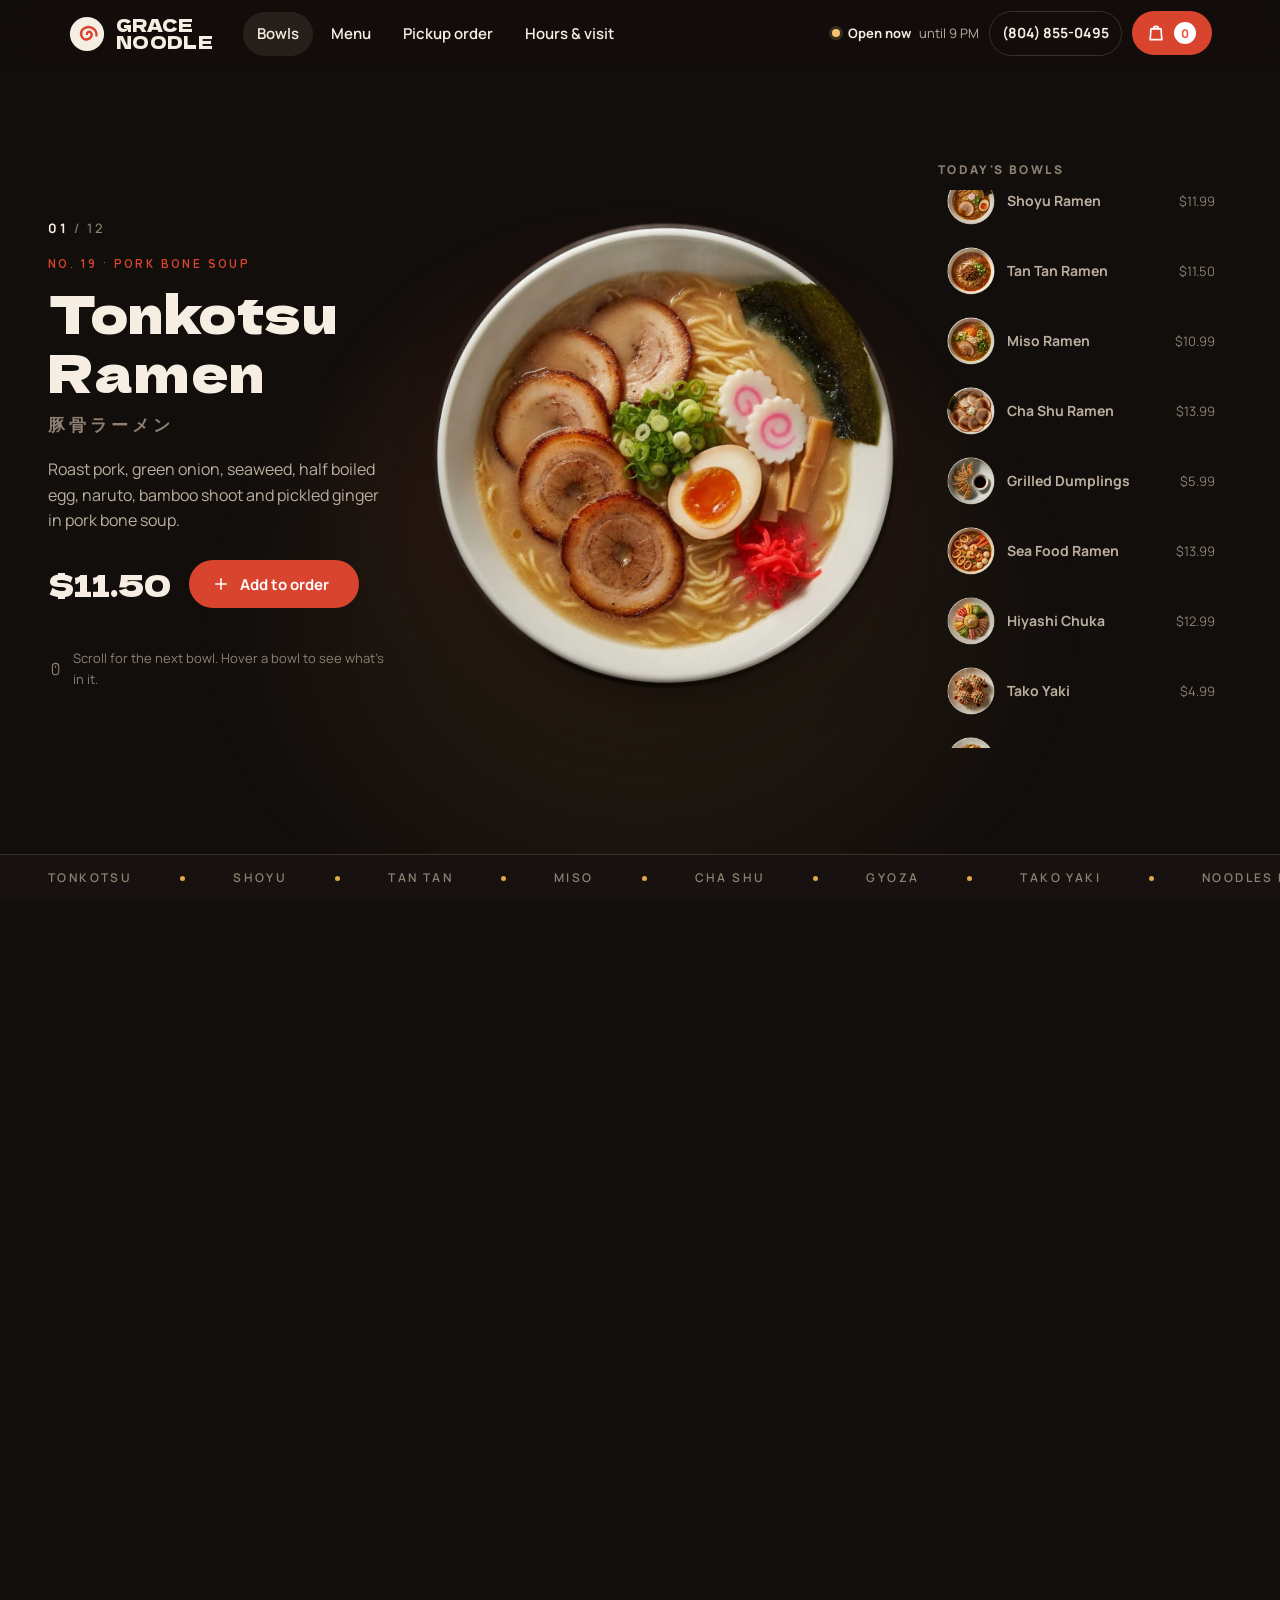
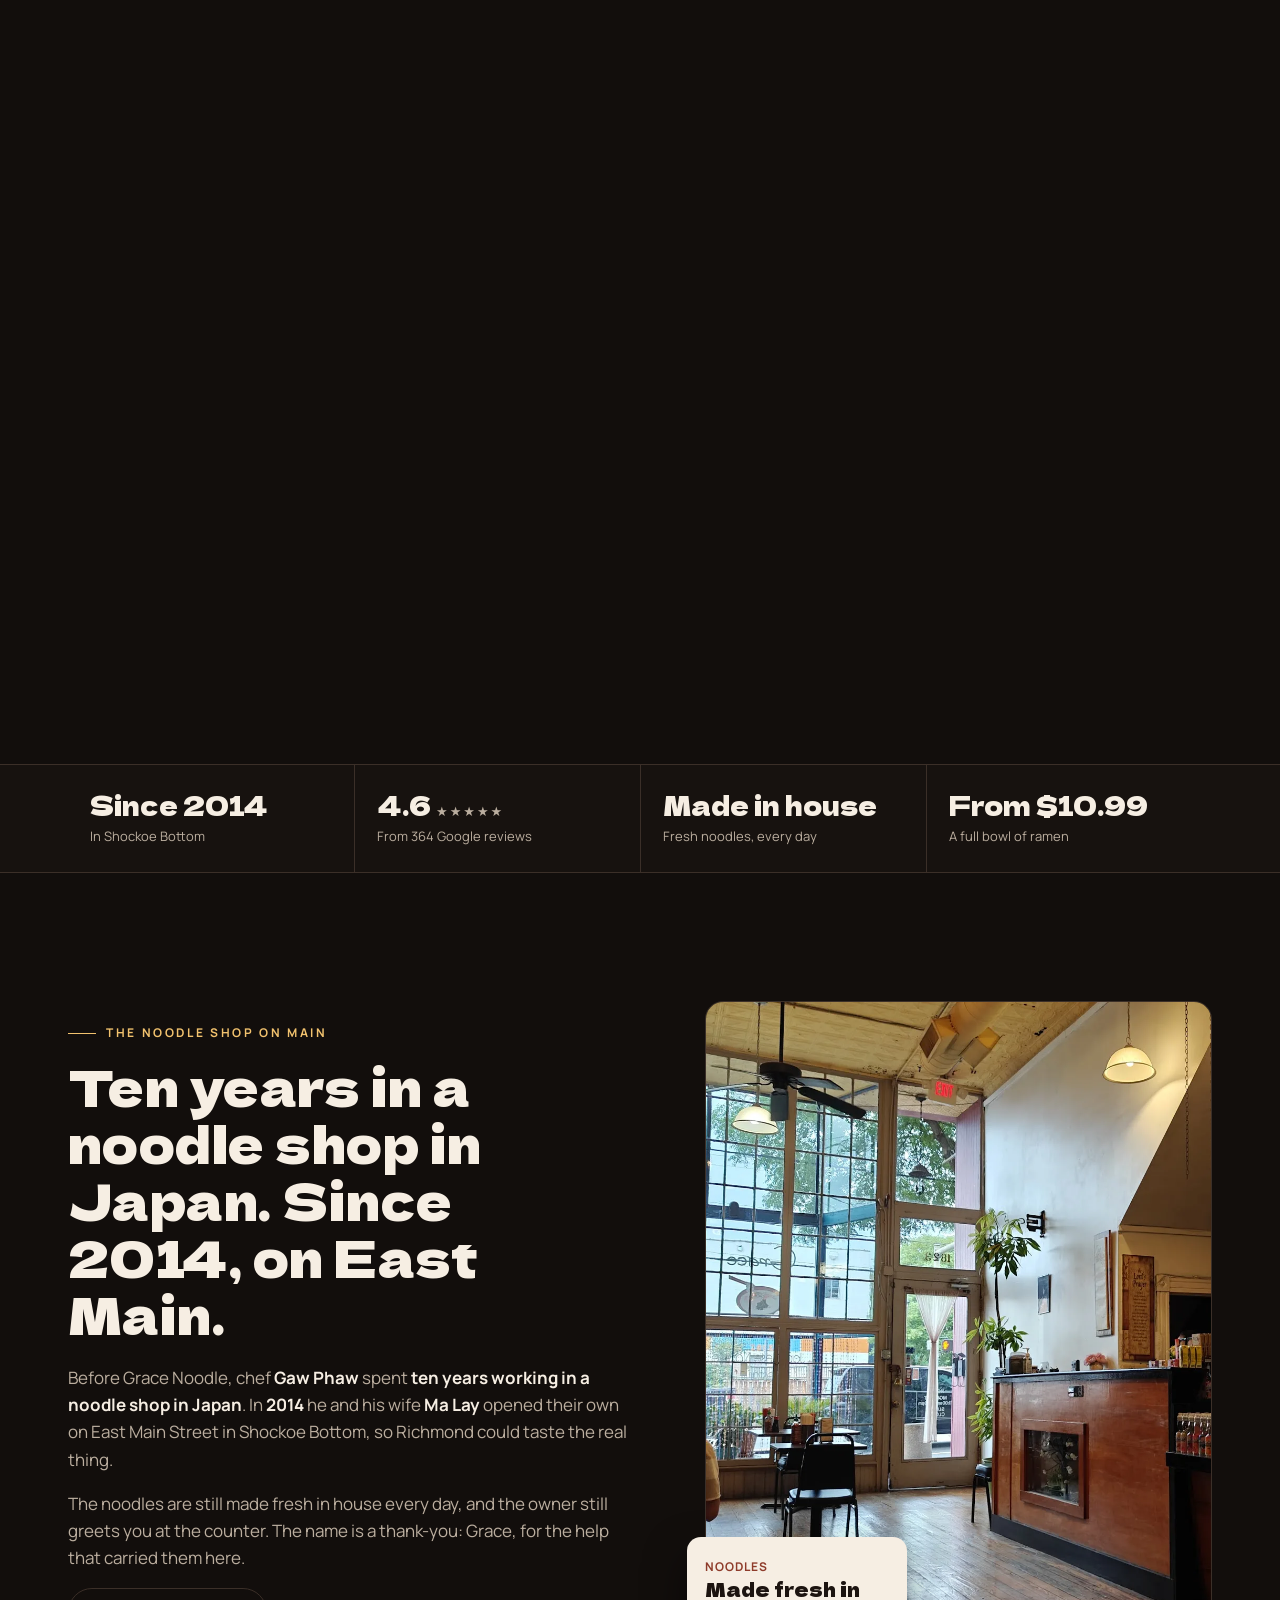
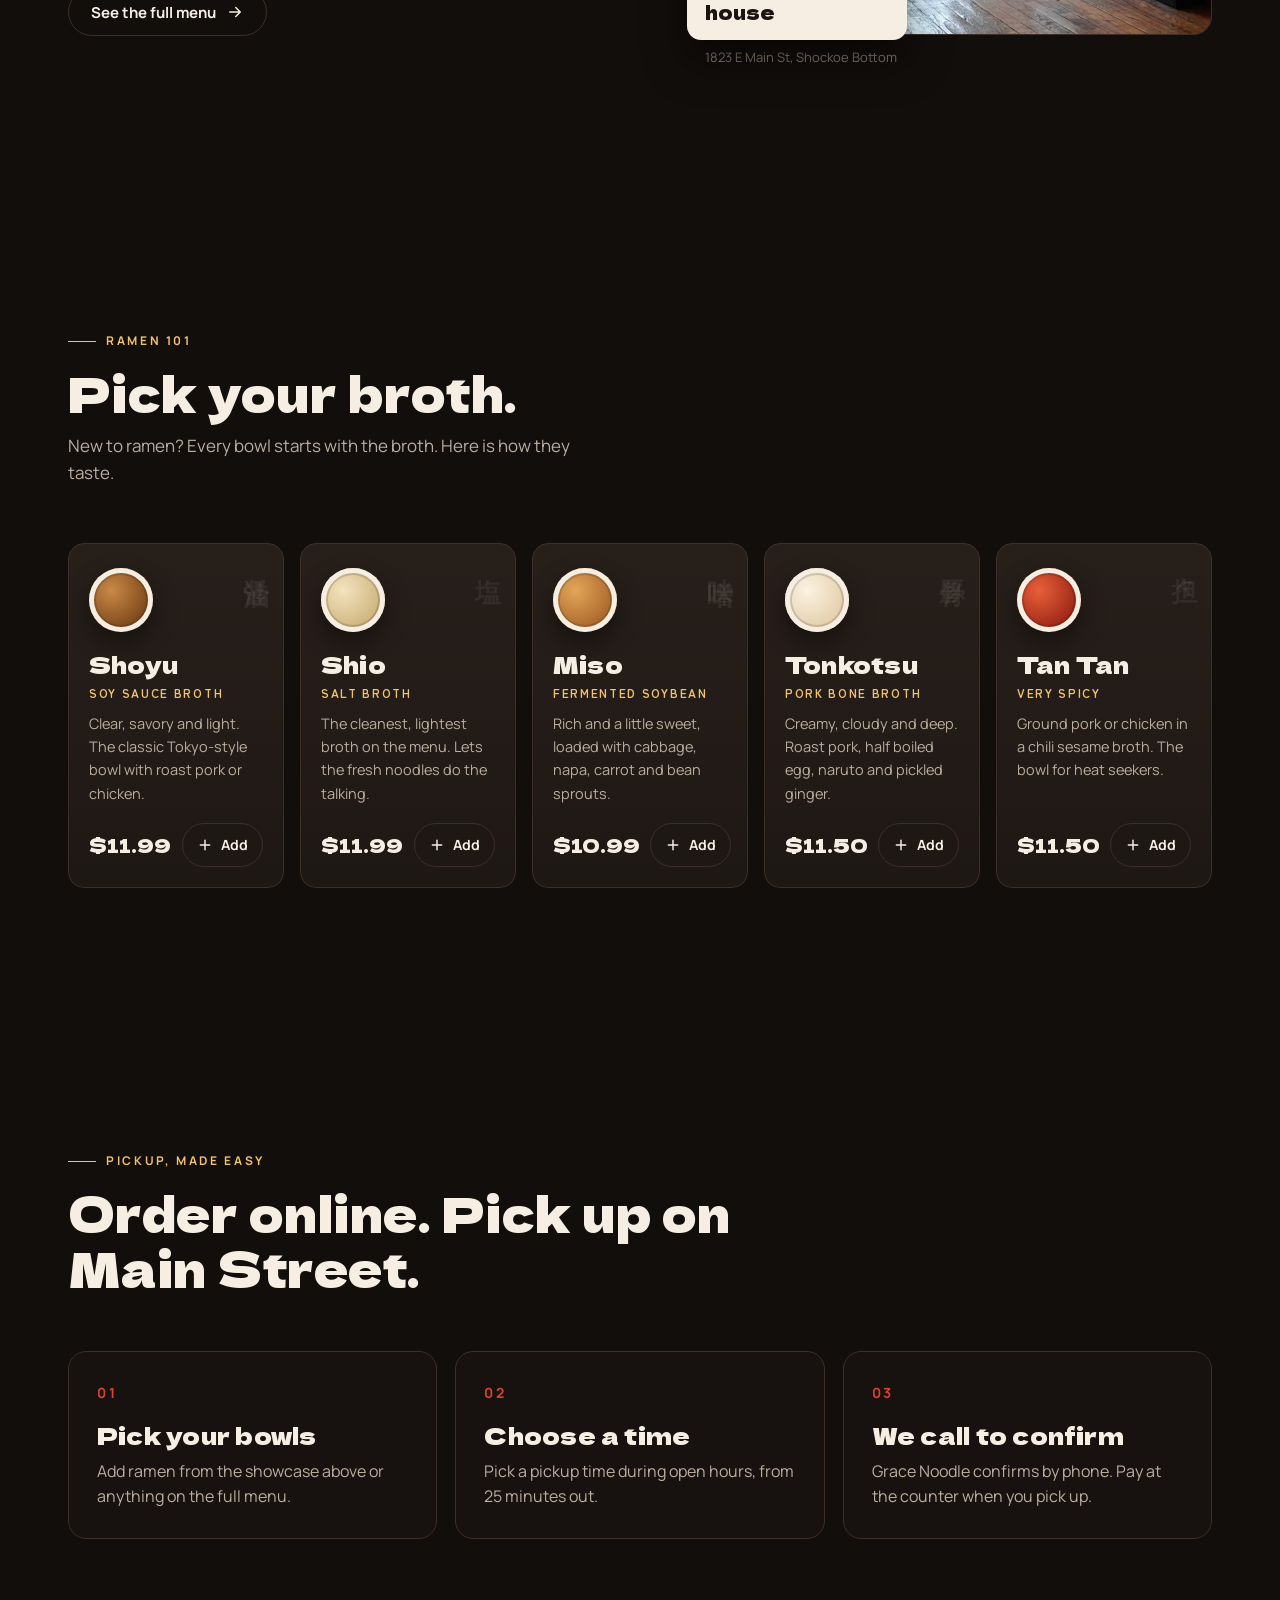
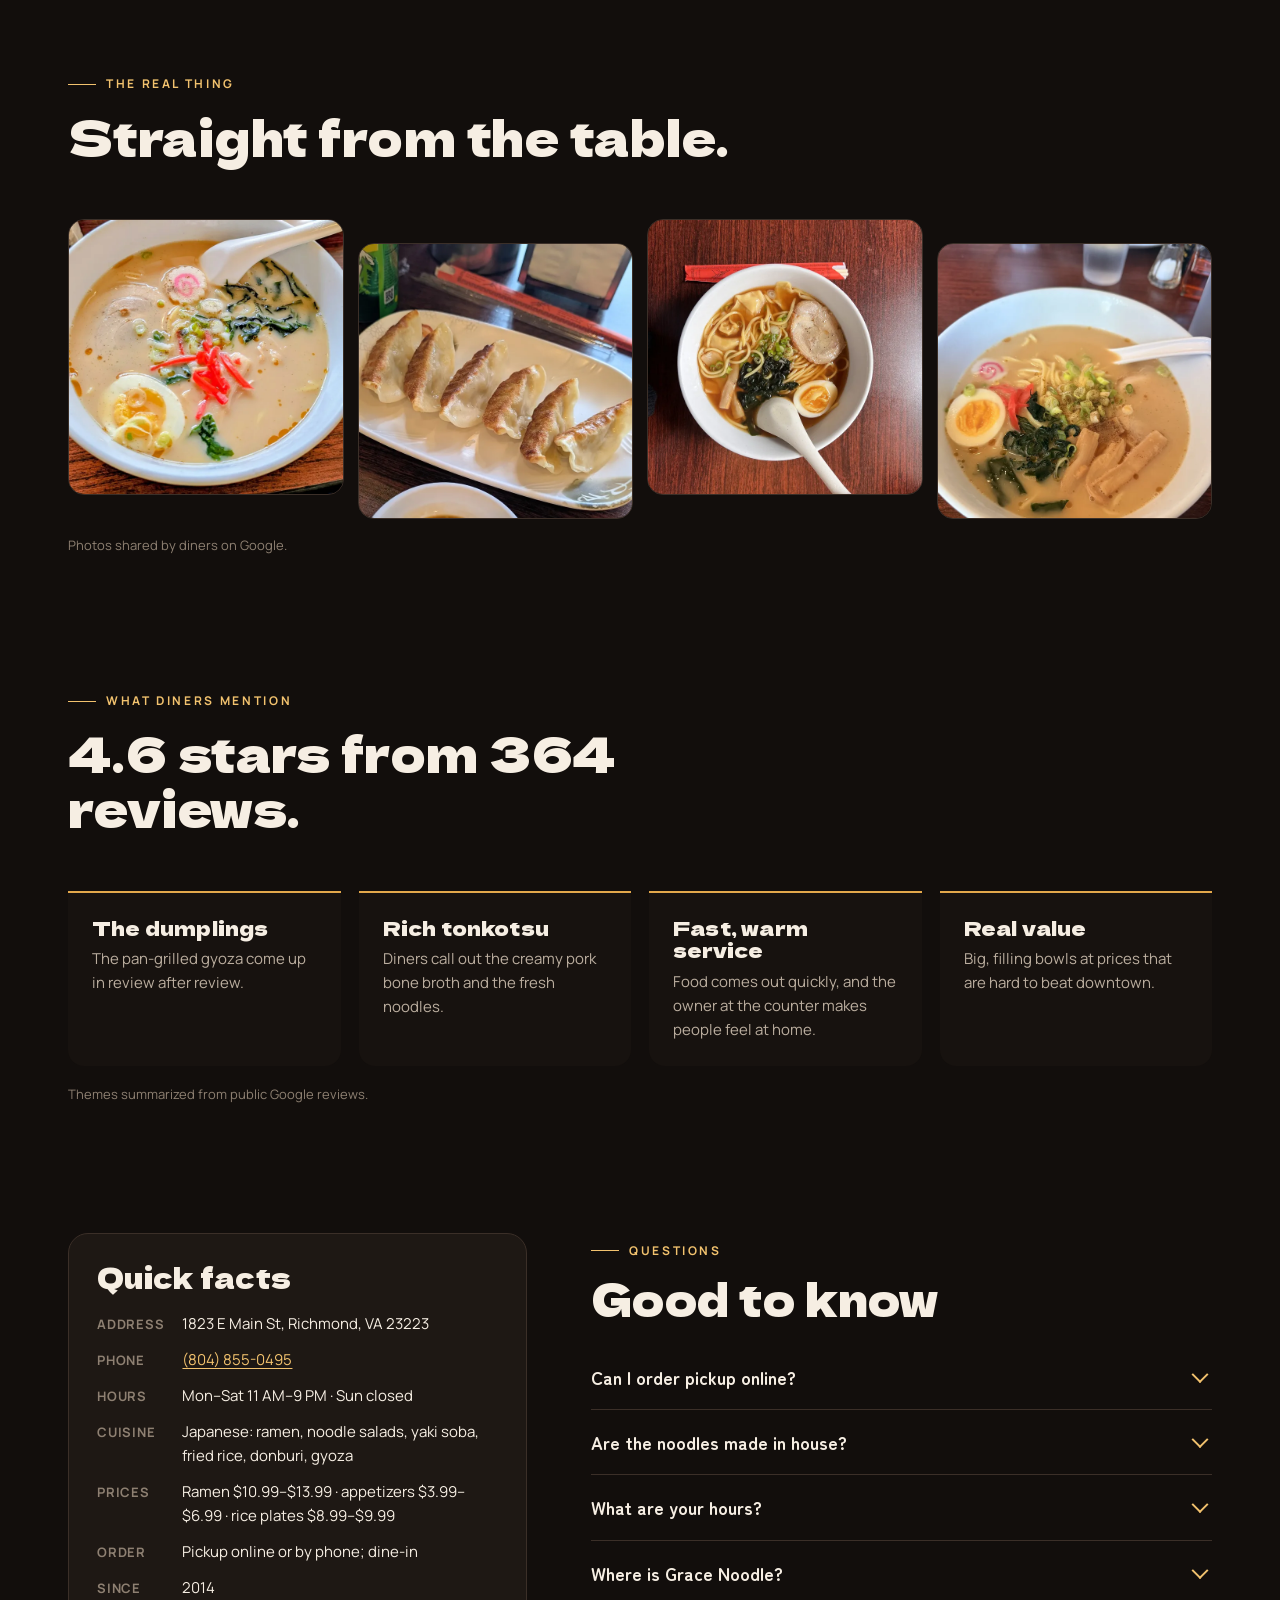
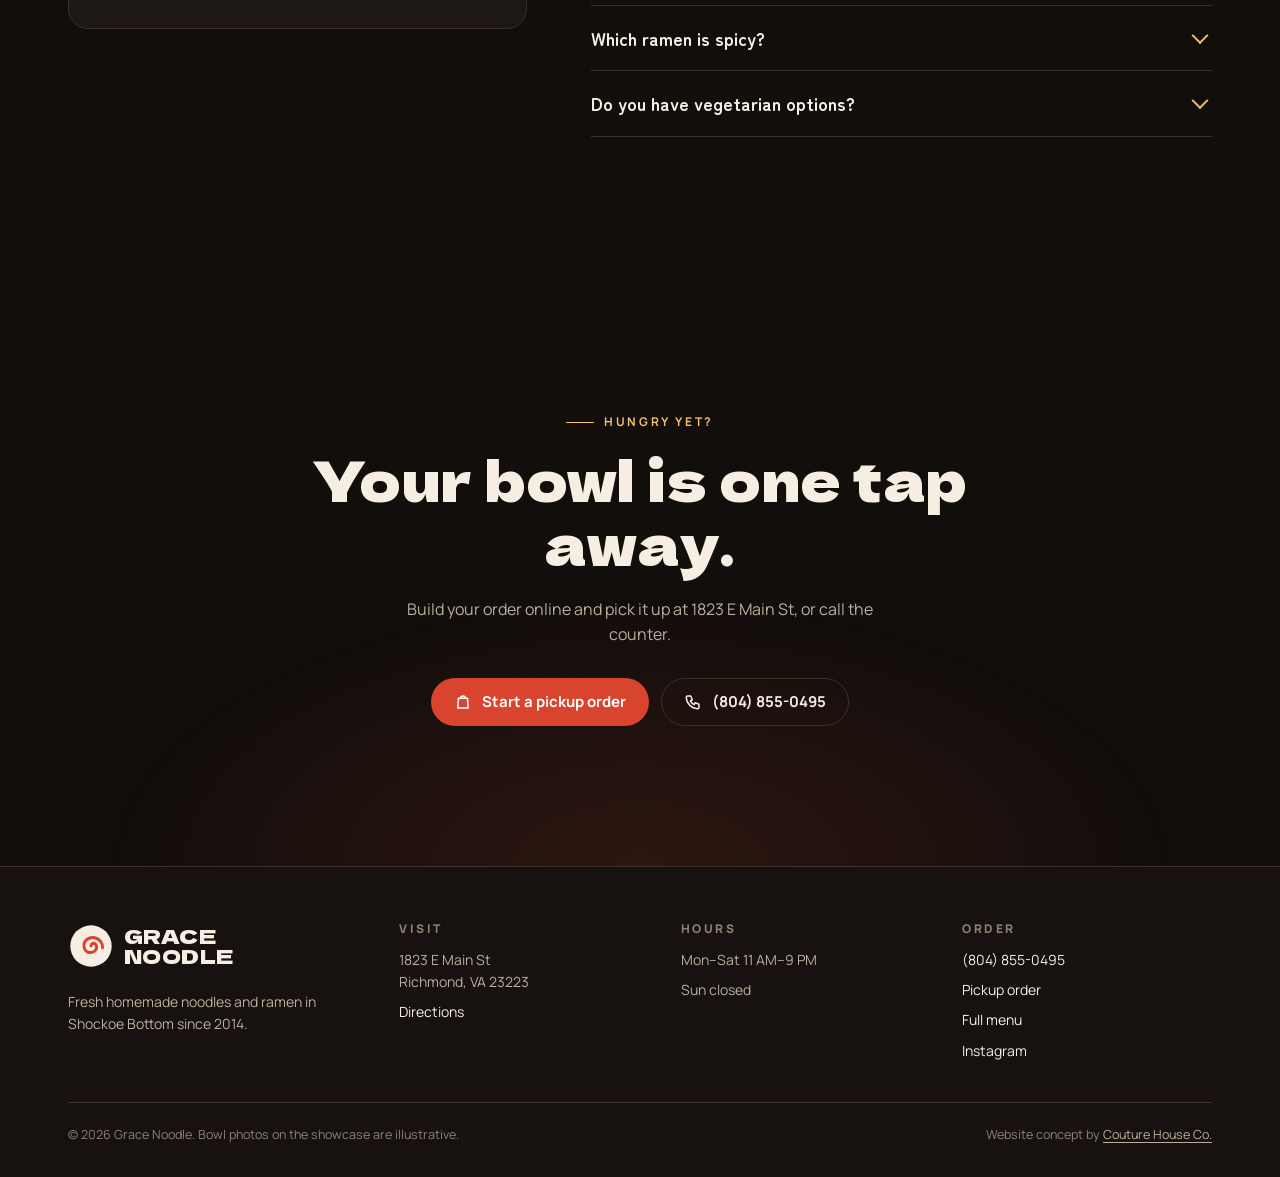
==== commit 1907ff0c: "Point canonical and SEO URLs to grace-noodle-website-demo Netlify site." ====
--- a/index.html
+++ b/index.html
@@ -5,23 +5,23 @@
 <meta name="viewport" content="width=device-width, initial-scale=1, viewport-fit=cover">
 <title>Grace Noodle | Homemade Ramen in Shockoe Bottom, Richmond VA</title>
 <meta name="description" content="Fresh homemade noodles and ramen at 1823 E Main St in Shockoe Bottom since 2014. Tonkotsu, shoyu, miso, gyoza and more. Order pickup online.">
-<link rel="canonical" href="https://grace-noodle.netlify.app/">
+<link rel="canonical" href="https://grace-noodle-website-demo.netlify.app/">
 <meta name="theme-color" content="#120E0C">
 <meta property="og:type" content="website">
 <meta property="og:site_name" content="Grace Noodle">
-<meta property="og:title" content="Grace Noodle | Homemade Ramen in Shockoe Bottom, Richmond VA">
-<meta property="og:description" content="Fresh homemade noodles and ramen at 1823 E Main St in Shockoe Bottom since 2014. Tonkotsu, shoyu, miso, gyoza and more. Order pickup online.">
-<meta property="og:url" content="https://grace-noodle.netlify.app/">
-<meta property="og:image" content="https://grace-noodle.netlify.app/assets/img/grace-noodle-share.jpg">
-<meta property="og:image:secure_url" content="https://grace-noodle.netlify.app/assets/img/grace-noodle-share.jpg">
+<meta property="og:title" content="Grace Noodle · Homemade ramen, order pickup online">
+<meta property="og:description" content="Noodles made fresh in house since 2014 at 1823 E Main St, Shockoe Bottom. Tonkotsu, shoyu, miso, gyoza and more. Pick a time and order pickup online.">
+<meta property="og:url" content="https://grace-noodle-website-demo.netlify.app/">
+<meta property="og:image" content="https://grace-noodle-website-demo.netlify.app/assets/img/grace-noodle-share.jpg">
+<meta property="og:image:secure_url" content="https://grace-noodle-website-demo.netlify.app/assets/img/grace-noodle-share.jpg">
 <meta property="og:image:type" content="image/jpeg">
 <meta property="og:image:width" content="1200">
 <meta property="og:image:height" content="630">
 <meta property="og:image:alt" content="Grace Noodle: fresh homemade ramen in Shockoe Bottom, Richmond. Order pickup online.">
 <meta name="twitter:card" content="summary_large_image">
-<meta name="twitter:title" content="Grace Noodle | Homemade Ramen in Shockoe Bottom, Richmond VA">
-<meta name="twitter:description" content="Fresh homemade noodles and ramen at 1823 E Main St in Shockoe Bottom since 2014. Tonkotsu, shoyu, miso, gyoza and more. Order pickup online.">
-<meta name="twitter:image" content="https://grace-noodle.netlify.app/assets/img/grace-noodle-share.jpg">
+<meta name="twitter:title" content="Grace Noodle · Homemade ramen, order pickup online">
+<meta name="twitter:description" content="Noodles made fresh in house since 2014 at 1823 E Main St, Shockoe Bottom. Tonkotsu, shoyu, miso, gyoza and more. Pick a time and order pickup online.">
+<meta name="twitter:image" content="https://grace-noodle-website-demo.netlify.app/assets/img/grace-noodle-share.jpg">
 <meta name="twitter:image:alt" content="Grace Noodle: fresh homemade ramen in Shockoe Bottom, Richmond.">
 <link rel="icon" href="favicon.svg" type="image/svg+xml">
 <link rel="icon" href="favicon-32.png" sizes="32x32" type="image/png">
@@ -31,8 +31,8 @@
 <link rel="preload" as="image" href="assets/img/plates/tonkotsu-900.webp" imagesrcset="assets/img/plates/tonkotsu-480.webp 480w, assets/img/plates/tonkotsu-900.webp 900w" imagesizes="(max-width: 760px) 80vw, 620px" fetchpriority="high">
 <link rel="stylesheet" href="assets/css/fonts.css?v=20261012a">
 <link rel="stylesheet" href="assets/css/site.css?v=20261012a">
-<script type="application/ld+json">{"@context": "https://schema.org", "@type": "Restaurant", "@id": "https://grace-noodle.netlify.app/#restaurant", "name": "Grace Noodle", "alternateName": "Grace Japanese Noodle and Restaurant", "url": "https://grace-noodle.netlify.app/", "telephone": "+1-804-855-0495", "image": ["https://grace-noodle.netlify.app/assets/img/grace-noodle-share.jpg", "https://grace-noodle.netlify.app/assets/img/grace-noodle-dining-room.webp"], "logo": "https://grace-noodle.netlify.app/assets/img/grace-noodle-logo.svg", "address": {"@type": "PostalAddress", "streetAddress": "1823 E Main St", "addressLocality": "Richmond", "addressRegion": "VA", "postalCode": "23223", "addressCountry": "US"}, "geo": {"@type": "GeoCoordinates", "latitude": 37.5323591, "longitude": -77.4269898}, "servesCuisine": ["Japanese", "Ramen"], "priceRange": "$", "openingHoursSpecification": [{"@type": "OpeningHoursSpecification", "dayOfWeek": ["Monday", "Tuesday", "Wednesday", "Thursday", "Friday", "Saturday"], "opens": "11:00", "closes": "21:00"}], "hasMenu": "https://grace-noodle.netlify.app/menu.html", "sameAs": ["https://www.instagram.com/gracenoodlerva/"], "areaServed": "Richmond, VA", "foundingDate": "2014", "description": "Locally owned ramen shop in Shockoe Bottom, Richmond, with noodles made fresh in house.", "aggregateRating": {"@type": "AggregateRating", "ratingValue": 4.6, "reviewCount": 364, "bestRating": 5}}</script>
-<script type="application/ld+json">{"@context": "https://schema.org", "@type": "WebSite", "name": "Grace Noodle", "url": "https://grace-noodle.netlify.app/"}</script>
+<script type="application/ld+json">{"@context": "https://schema.org", "@type": "Restaurant", "@id": "https://grace-noodle-website-demo.netlify.app/#restaurant", "name": "Grace Noodle", "alternateName": "Grace Japanese Noodle and Restaurant", "url": "https://grace-noodle-website-demo.netlify.app/", "telephone": "+1-804-855-0495", "image": ["https://grace-noodle-website-demo.netlify.app/assets/img/grace-noodle-share.jpg", "https://grace-noodle-website-demo.netlify.app/assets/img/grace-noodle-dining-room.webp"], "logo": "https://grace-noodle-website-demo.netlify.app/assets/img/grace-noodle-logo.svg", "address": {"@type": "PostalAddress", "streetAddress": "1823 E Main St", "addressLocality": "Richmond", "addressRegion": "VA", "postalCode": "23223", "addressCountry": "US"}, "geo": {"@type": "GeoCoordinates", "latitude": 37.5323591, "longitude": -77.4269898}, "servesCuisine": ["Japanese", "Ramen"], "priceRange": "$", "openingHoursSpecification": [{"@type": "OpeningHoursSpecification", "dayOfWeek": ["Monday", "Tuesday", "Wednesday", "Thursday", "Friday", "Saturday"], "opens": "11:00", "closes": "21:00"}], "hasMenu": "https://grace-noodle-website-demo.netlify.app/menu.html", "sameAs": ["https://www.instagram.com/gracenoodlerva/"], "areaServed": "Richmond, VA", "foundingDate": "2014", "description": "Locally owned ramen shop in Shockoe Bottom, Richmond, with noodles made fresh in house.", "aggregateRating": {"@type": "AggregateRating", "ratingValue": 4.6, "reviewCount": 364, "bestRating": 5}}</script>
+<script type="application/ld+json">{"@context": "https://schema.org", "@type": "WebSite", "name": "Grace Noodle", "url": "https://grace-noodle-website-demo.netlify.app/"}</script>
 <script type="application/ld+json">{"@context": "https://schema.org", "@type": "FAQPage", "mainEntity": [{"@type": "Question", "name": "Can I order pickup online?", "acceptedAnswer": {"@type": "Answer", "text": "Yes. Add bowls from the showcase above or anything on the full menu, choose a pickup time and send the order. Grace Noodle calls you to confirm, and you pay at the counter when you pick up."}}, {"@type": "Question", "name": "Are the noodles made in house?", "acceptedAnswer": {"@type": "Answer", "text": "Yes. Grace Noodle has made its noodles fresh in house since it opened in Shockoe Bottom in 2014."}}, {"@type": "Question", "name": "What are your hours?", "acceptedAnswer": {"@type": "Answer", "text": "Monday to Saturday, 11 AM to 9 PM. Closed Sunday."}}, {"@type": "Question", "name": "Where is Grace Noodle?", "acceptedAnswer": {"@type": "Answer", "text": "At 1823 E Main St in Richmond, VA 23223, in Shockoe Bottom, a short walk from the 17th Street Market."}}, {"@type": "Question", "name": "Which ramen is spicy?", "acceptedAnswer": {"@type": "Answer", "text": "Tan Tan Ramen is the hottest bowl on the menu. Kimchi Ramen, Stamina Ramen and Spicy Shrimp Garlic Sauce Ramen also bring heat. Spicy dishes are marked with a chili on the menu."}}, {"@type": "Question", "name": "Do you have vegetarian options?", "acceptedAnswer": {"@type": "Answer", "text": "Yasai Ramen and Yasai Cha Han are made with vegetables, and the Turkey Bacon Roll can be ordered vegan. Ask the counter about broths when you order."}}]}</script>
 </head>
 <body class="page-home">
